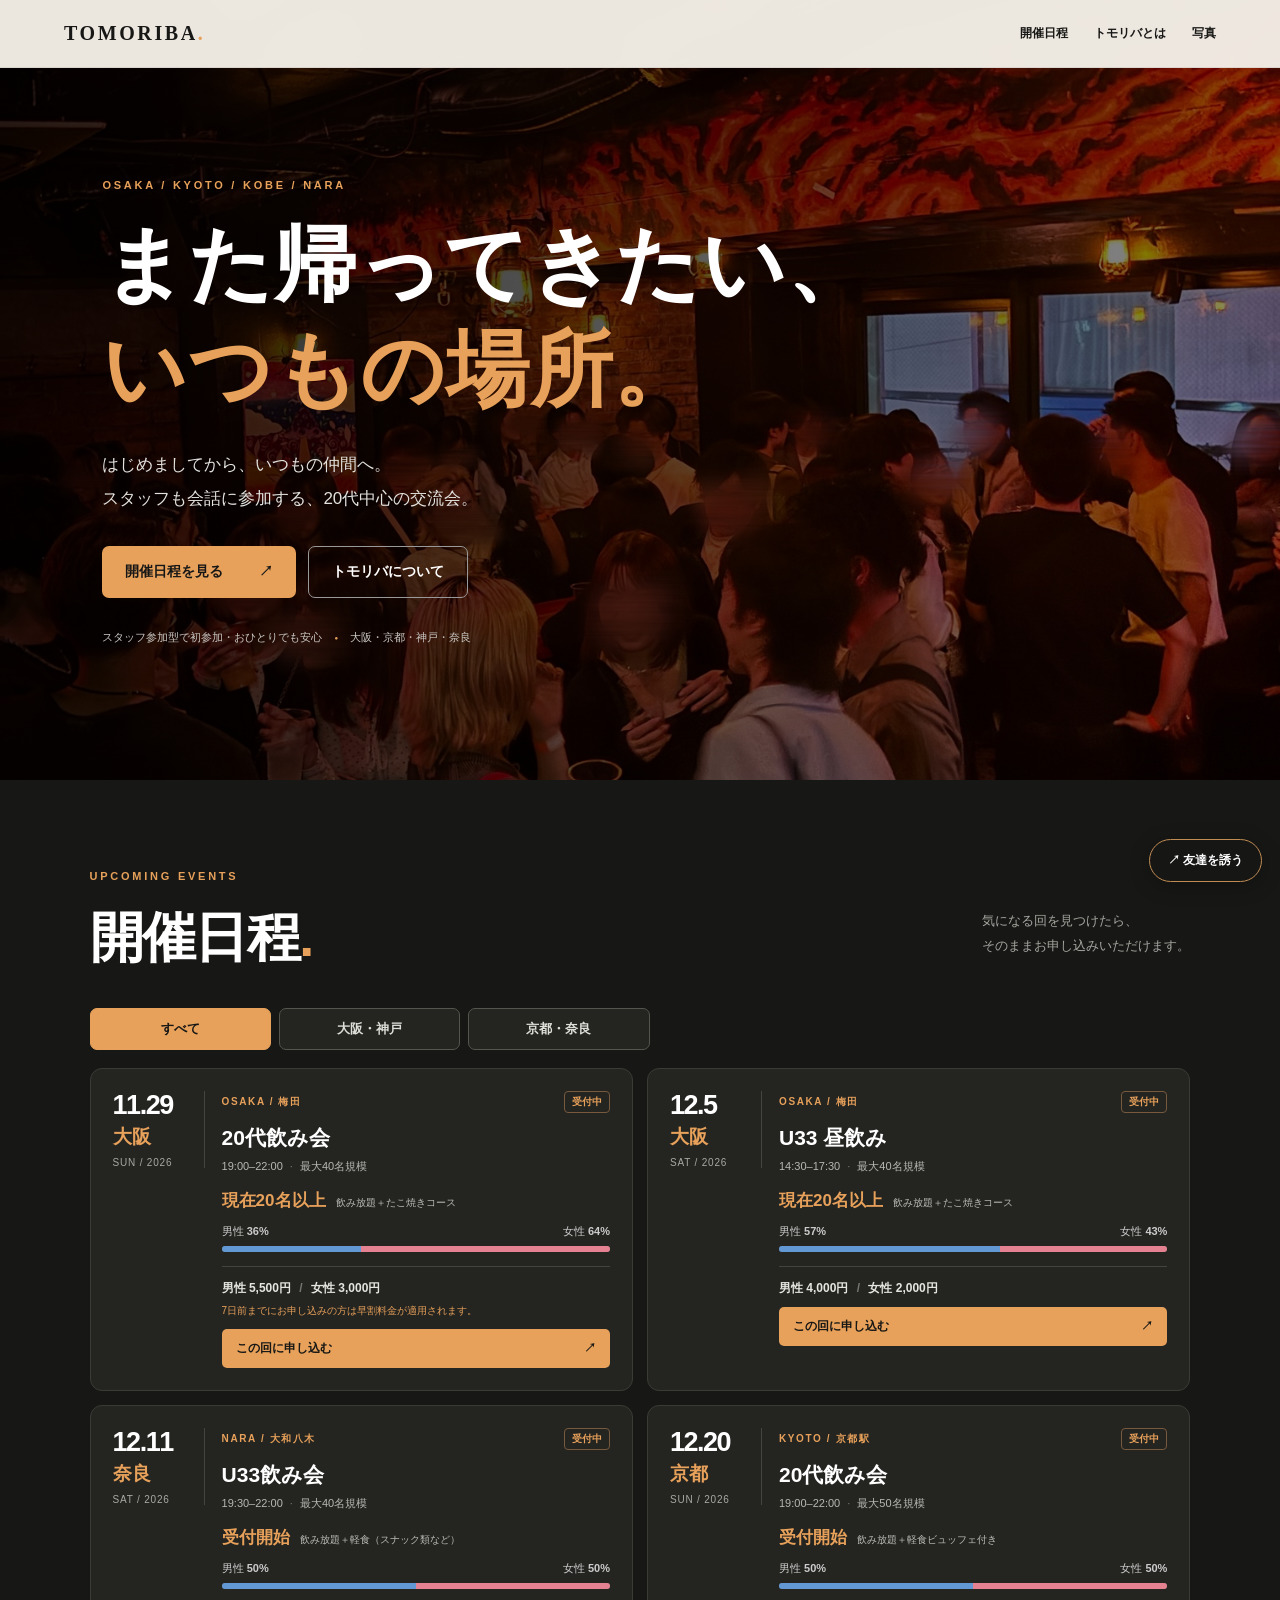
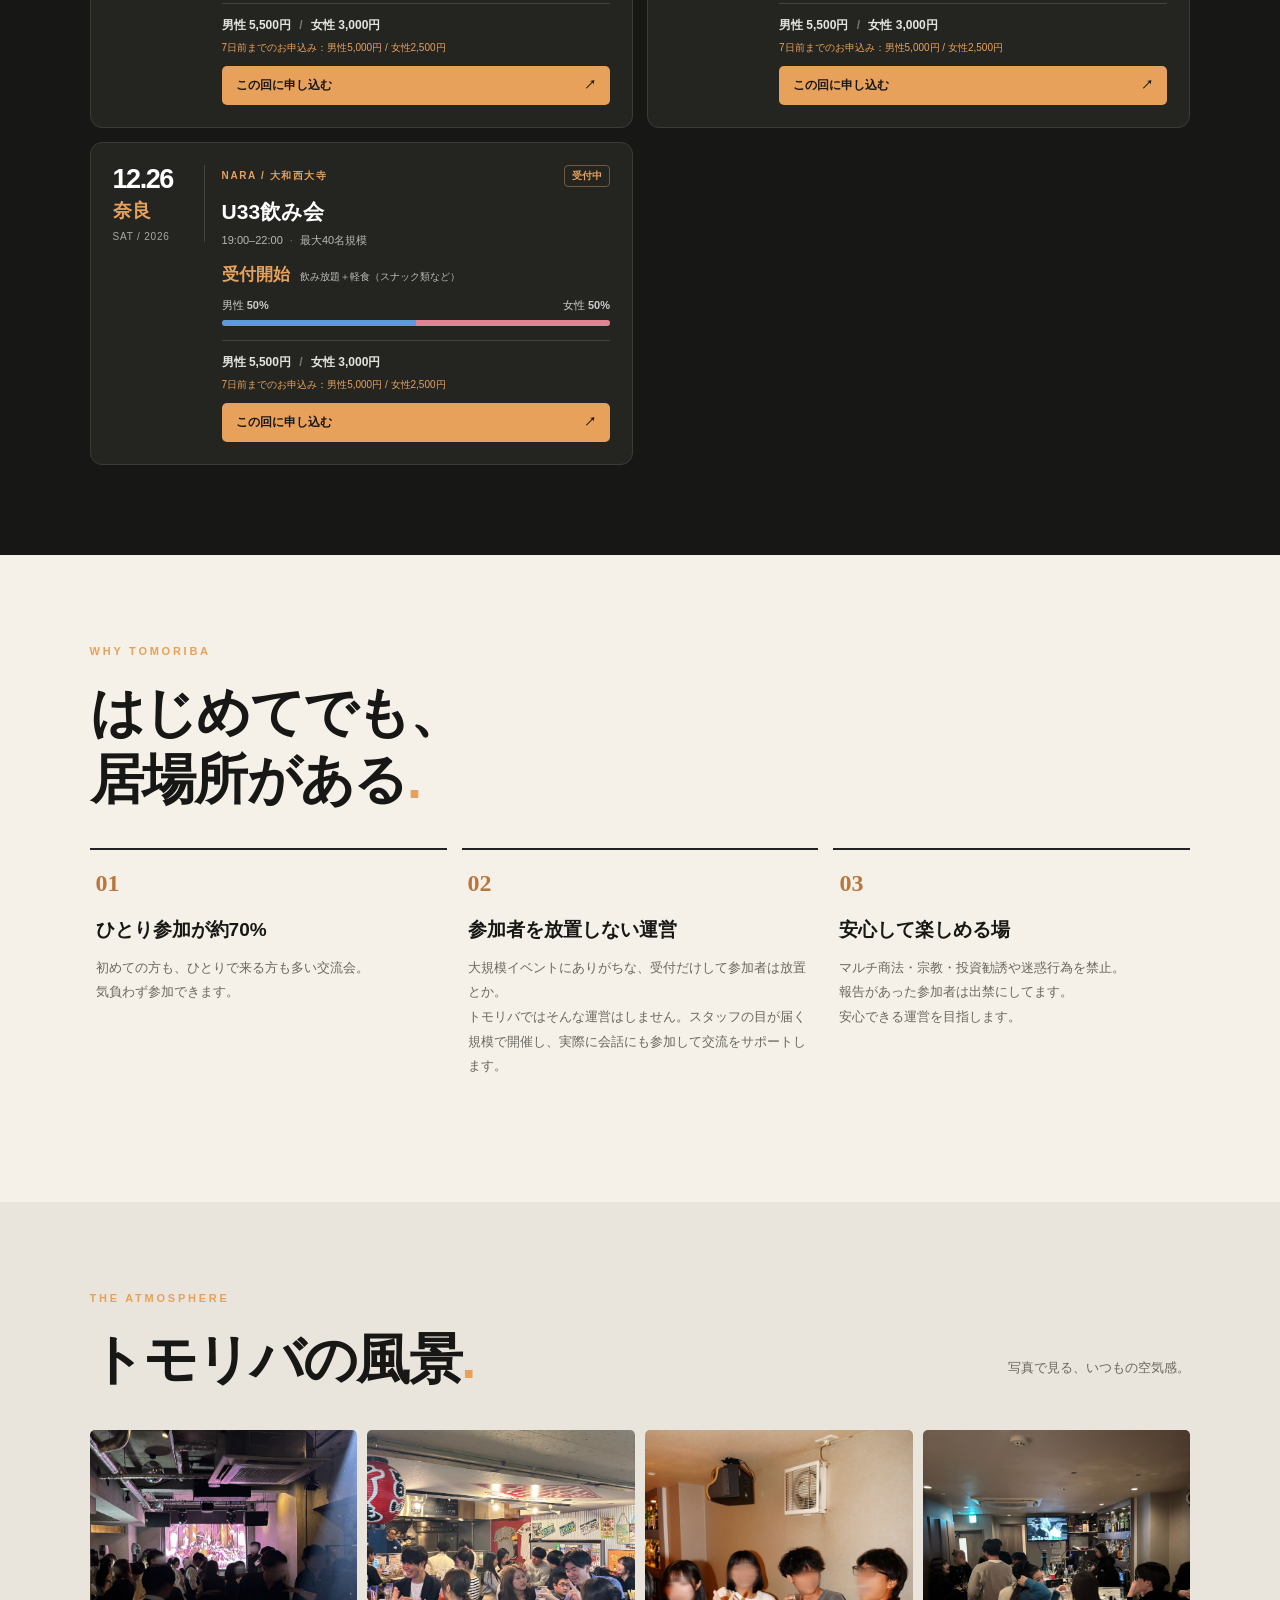
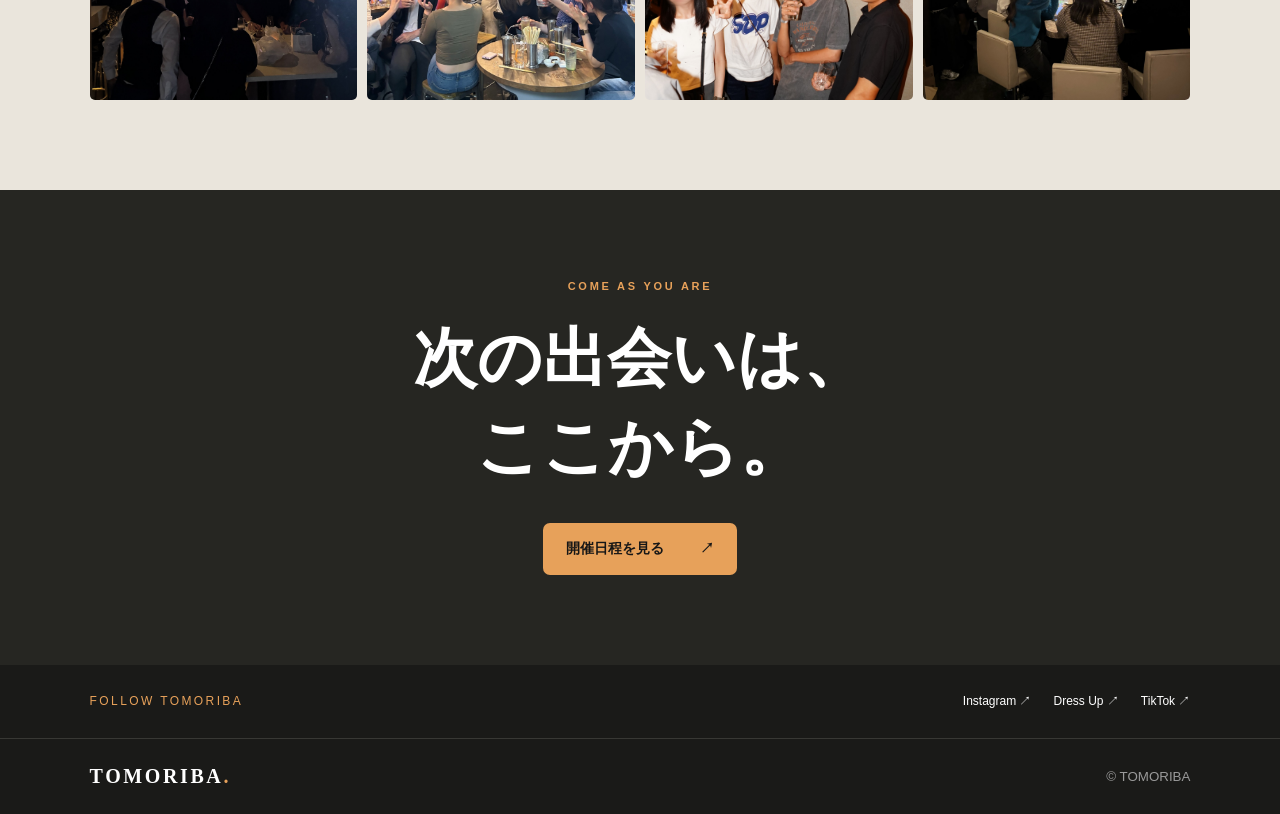
==== index.html @ a9c19c4f "Update index.html" ====
<!doctype html>
<html lang="ja">
<head>
<meta charset="UTF-8"><meta name="viewport" content="width=device-width, initial-scale=1">
<meta name="theme-color" content="#171715">
<meta name="description" content="TOMORIBA｜大阪・京都・神戸・奈良で開催する交流会。ひとり参加・初参加歓迎。スタッフも会話をサポートします。">
<title>TOMORIBA｜関西の友達作り・交流会</title>
<link rel="stylesheet" href="style.css">
<script src="script.js" defer></script>
</head>
<body id="top">
<header class="site-header"><a class="logo" href="#top">TOMORIBA<span class="logo-dot">.</span></a><nav aria-label="メインナビゲーション"><a href="#schedule">開催日程</a><a href="#about">トモリバとは</a><a href="#gallery">写真</a></nav></header>
<main>
<section class="hero" aria-labelledby="hero-title"><div class="hero-image" aria-hidden="true"></div><div class="hero-inner"><p class="kicker">OSAKA / KYOTO / KOBE / NARA</p><h1 id="hero-title">また帰ってきたい、<br><em>いつもの場所。</em></h1><p class="hero-copy">はじめましてから、いつもの仲間へ。<br>スタッフも会話に参加する、20代中心の交流会。</p><div class="hero-actions"><a class="button button-accent" href="#schedule">開催日程を見る <span aria-hidden="true">↗</span></a><a class="button button-outline" href="#about">トモリバについて</a></div><p class="hero-foot">スタッフ参加型で初参加・おひとりでも安心 <span>●</span> 大阪・京都・神戸・奈良</p></div></section>
<section id="schedule" class="section schedule"><div class="section-title"><div><p class="kicker">UPCOMING EVENTS</p><h2>開催日程<span class="title-dot">.</span></h2></div><p>気になる回を見つけたら、<br>そのままお申し込みいただけます。</p></div>



<!-- =======================================================
     👇👇👇 開催日程の編集エリア：ここから 👇👇👇
     イベントを増やす：各「👇このイベントここから」〜「👆ここまで」を丸ごとコピー
     イベントを消す：同じ範囲を丸ごと削除
     現在○名以上・ステータス・男女比はすべて手動で編集できます。
     男女比：data-male / data-female に実際の男女の人数を入力。
     申込リンク：href="..." のURLをイベントごとに変更。
     画像やその他のセクションは触る必要はありません。
======================================================= -->

<!--========================================
【受付ステータス一覧】
変更するときは以下からコピペする

受付中
男性残りわずか・女性受付中
男性受付中・女性残りわずか
男性受付終了・女性受付中
男性受付中・女性受付終了
満員御礼 | 受付終了

申し込み状況
受付開始
現在〇名以上
========================================-->

<!--========================================
【早割の表示文言】

早割期間中：
7日前までのお申し込み：男性5,000円 / 女性2,500円

早割終了後：
7日前までにお申し込みの方は早割料金が適用されます。
========================================-->


<!-- 地域切り替え：都市名（date-city）から自動判別 -->
<div class="region-filter" role="group" aria-label="開催地域で絞り込む" hidden>
  <button type="button" data-region="all" aria-pressed="true">すべて</button>
  <button type="button" data-region="west" aria-pressed="false">大阪・神戸</button>
  <button type="button" data-region="east" aria-pressed="false">京都・奈良</button>
</div>
<p class="region-empty" role="status" hidden>現在、この地域の開催予定はありません。</p>
<div class="event-list">

     
<!-- 👇 このイベントここから：11/29 大阪20代 -->
<article class="event-card"><div class="date-tile"><strong>11.29</strong><span class="date-city">大阪</span><small>SUN / 2026</small></div><div class="event-main"><div class="event-heading"><span class="city">OSAKA / 梅田</span><span class="status">受付中</span></div><h3>20代飲み会</h3><p class="event-meta">19:00–22:00 <span>·</span> 最大40名規模</p><div class="event-numbers"><strong>現在20名以上</strong><span>飲み放題＋たこ焼きコース</span></div>
     <div class="gender-ratio" data-male="10" data-female="18"><div class="ratio-label"><span>男性 <b class="male-percent"></b></span><span>女性 <b class="female-percent"></b></span></div><div class="ratio-bar"><span class="ratio-male"></span><span class="ratio-female"></span></div></div><div class="event-bottom"><p class="price">男性 5,500円 <span>/</span> 女性 3,000円</p><p class="early-note">7日前までにお申し込みの方は早割料金が適用されます。</p><a class="event-link" href="https://gforms.app/r/MeqRTVU" target="_blank" rel="noopener">この回に申し込む <span aria-hidden="true">↗</span></a></div></div></article>
<!-- 👆 このイベントここまで：11/29 大阪20代 -->


<!-- 👇 このイベントここから：12/5 大阪U33 -->
<article class="event-card"><div class="date-tile"><strong>12.5</strong><span class="date-city">大阪</span><small>SAT / 2026</small></div><div class="event-main"><div class="event-heading"><span class="city">OSAKA / 梅田</span><span class="status">受付中</span></div><h3>U33 昼飲み</h3><p class="event-meta">14:30–17:30 <span>·</span> 最大40名規模</p><div class="event-numbers"><strong>現在20名以上</strong><span>飲み放題＋たこ焼きコース</span></div>
     <div class="gender-ratio" data-male="8" data-female="6"><div class="ratio-label"><span>男性 <b class="male-percent"></b></span><span>女性 <b class="female-percent"></b></span></div><div class="ratio-bar"><span class="ratio-male"></span><span class="ratio-female"></span></div></div><div class="event-bottom"><p class="price">男性 4,000円 <span>/</span> 女性 2,000円</p><a class="event-link" href="https://gforms.app/r/co4SKzb" target="_blank" rel="noopener">この回に申し込む <span aria-hidden="true">↗</span></a></div></div></article>
<!-- 👆 このイベントここまで：12/5 大阪U33 -->

<!-- 👇 このイベントここから：12/11 奈良U33 -->
<article class="event-card"><div class="date-tile"><strong>12.11</strong><span class="date-city">奈良</span><small>SAT / 2026</small></div><div class="event-main"><div class="event-heading"><span class="city">NARA / 大和八木</span><span class="status">受付中</span></div><h3>U33飲み会</h3><p class="event-meta">19:30–22:00 <span>·</span> 最大40名規模</p><div class="event-numbers"><strong>受付開始</strong><span>飲み放題＋軽食（スナック類など）</span></div>
     <div class="gender-ratio" data-male="8" data-female="8"><div class="ratio-label"><span>男性 <b class="male-percent"></b></span><span>女性 <b class="female-percent"></b></span></div><div class="ratio-bar"><span class="ratio-male"></span><span class="ratio-female"></span></div></div><div class="event-bottom"><p class="price">男性 5,500円 <span>/</span> 女性 3,000円</p><p class="early-note">7日前までのお申込み：男性5,000円 / 女性2,500円</p><a class="event-link" href="https://gforms.app/r/7LMYLZQ" target="_blank" rel="noopener">この回に申し込む <span aria-hidden="true">↗</span></a></div></div></article>
<!-- 👆 このイベントここまで：12/11 奈良U33 -->

<!-- 👇 このイベントここから：12/20 京都20代 -->
<article class="event-card"><div class="date-tile"><strong>12.20</strong><span class="date-city">京都</span><small>SUN / 2026</small></div><div class="event-main"><div class="event-heading"><span class="city">KYOTO / 京都駅</span><span class="status">受付中</span></div><h3>20代飲み会</h3><p class="event-meta">19:00–22:00 <span>·</span> 最大50名規模</p><div class="event-numbers"><strong>受付開始</strong><span>飲み放題＋軽食ビュッフェ付き</span></div>
     <div class="gender-ratio" data-male="4" data-female="4"><div class="ratio-label"><span>男性 <b class="male-percent"></b></span><span>女性 <b class="female-percent"></b></span></div><div class="ratio-bar"><span class="ratio-male"></span><span class="ratio-female"></span></div></div><div class="event-bottom"><p class="price">男性 5,500円 <span>/</span> 女性 3,000円</p><p class="early-note">7日前までのお申込み：男性5,000円 / 女性2,500円</p><a class="event-link" href="https://forms.gle/2hLhScXP93xk8XdW9" target="_blank" rel="noopener">この回に申し込む <span aria-hidden="true">↗</span></a></div></div></article>
<!-- 👆 このイベントここまで：12/20 京都20代 -->

<!-- 👇 このイベントここから：12/26 奈良U33 -->
<article class="event-card"><div class="date-tile"><strong>12.26</strong><span class="date-city">奈良</span><small>SAT / 2026</small></div><div class="event-main"><div class="event-heading"><span class="city">NARA / 大和西大寺</span><span class="status">受付中</span></div><h3>U33飲み会</h3><p class="event-meta">19:00–22:00 <span>·</span> 最大40名規模</p><div class="event-numbers"><strong>受付開始</strong><span>飲み放題＋軽食（スナック類など）</span></div>
     <div class="gender-ratio" data-male="8" data-female="8"><div class="ratio-label"><span>男性 <b class="male-percent"></b></span><span>女性 <b class="female-percent"></b></span></div><div class="ratio-bar"><span class="ratio-male"></span><span class="ratio-female"></span></div></div><div class="event-bottom"><p class="price">男性 5,500円 <span>/</span> 女性 3,000円</p><p class="early-note">7日前までのお申込み：男性5,000円 / 女性2,500円</p><a class="event-link" href="https://gforms.app/r/Rtqrs27" target="_blank" rel="noopener">この回に申し込む <span aria-hidden="true">↗</span></a></div></div></article>
<!-- 👆 このイベントここまで：12/26 奈良U33 -->


</div>
<!-- 開催日程の編集エリア：ここまで-->



</section>
<section id="about" class="section about"><div class="section-title"><div><p class="kicker">WHY TOMORIBA</p><h2>はじめてでも、<br>居場所がある<span class="title-dot">.</span></h2></div></div><div class="value-grid"><article><span class="value-number">01</span><h3>ひとり参加が約70%</h3><p>初めての方も、ひとりで来る方も多い交流会。<br>気負わず参加できます。</p></article><article><span class="value-number">02</span><h3>参加者を放置しない運営</h3><p>大規模イベントにありがちな、受付だけして参加者は放置とか。<br>トモリバではそんな運営はしません。スタッフの目が届く規模で開催し、実際に会話にも参加して交流をサポートします。</p></article><article><span class="value-number">03</span><h3>安心して楽しめる場</h3><p>マルチ商法・宗教・投資勧誘や迷惑行為を禁止。<br>報告があった参加者は出禁にしてます。<br>安心できる運営を目指します。</p></article></div></section>
<section id="gallery" class="section gallery"><div class="section-title"><div><p class="kicker">THE ATMOSPHERE</p><h2>トモリバの風景<span class="title-dot">.</span></h2></div><p>写真で見る、いつもの空気感。</p></div><div class="gallery-grid"><img src="atmosphere1.JPG" alt="交流会で会話する参加者" loading="lazy"><img src="event1.JPG" alt="トモリバ開催風景" loading="lazy"><img src="atmosphere2.JPG" alt="交流会の雰囲気" loading="lazy"><img src="event2.JPG" alt="交流会の様子" loading="lazy"></div></section>
<section class="section closing"><p class="kicker">COME AS YOU ARE</p><h2>次の出会いは、<br>ここから。</h2><a class="button button-accent" href="#schedule">開催日程を見る <span aria-hidden="true">↗</span></a></section>
<section id="sns" class="sns"><span>FOLLOW TOMORIBA</span><div><a href="https://www.instagram.com/tomori_ba" target="_blank" rel="noopener">Instagram ↗</a><a href="https://www.instagram.com/tomoriba_dressup" target="_blank" rel="noopener">Dress Up ↗</a><a href="https://www.tiktok.com/@tomori_ba" target="_blank" rel="noopener">TikTok ↗</a></div></section>
</main><footer><a class="logo" href="#top">TOMORIBA<span class="logo-dot">.</span></a><small>© TOMORIBA</small></footer>
<div class="invite-share"><div class="invite-menu" id="inviteMenu" aria-hidden="true"><button type="button" id="lineShare">LINEで送る</button><button type="button" id="copyLink">リンクをコピー</button></div><button type="button" class="invite-button" id="inviteButton" aria-expanded="false" aria-controls="inviteMenu">↗ 友達を誘う</button><p class="copy-message" id="copyMessage" role="status" aria-live="polite">リンクをコピーしました</p></div>
</body></html>
---- style.css ----
:root{--ink:#171715;--ink2:#242421;--cream:#f5f1e9;--accent:#e7a15a;--white:#fff;--muted:#a9a9a3}*{box-sizing:border-box}html{scroll-behavior:smooth;scroll-padding-top:76px}body{margin:0;background:var(--cream);color:var(--ink);font-family:-apple-system,BlinkMacSystemFont,"Hiragino Kaku Gothic ProN","Noto Sans JP",sans-serif;-webkit-font-smoothing:antialiased}a{text-decoration:none;color:inherit}button{font:inherit;cursor:pointer}img{display:block;max-width:100%}.site-header{height:68px;padding:0 clamp(20px,5vw,80px);position:fixed;top:0;left:0;width:100%;display:flex;align-items:center;justify-content:space-between;z-index:100;background:rgba(245,241,233,.96);border-bottom:1px solid rgba(0,0,0,.08);backdrop-filter:blur(14px)}.logo{font:700 20px Georgia,serif;letter-spacing:.13em}.logo-dot,.title-dot{color:var(--accent)}.site-header nav{display:flex;gap:26px;font-size:12px;font-weight:700}.hero{min-height:620px;min-height:min(780px,90svh);position:relative;display:flex;align-items:center;padding:125px clamp(22px,8vw,140px) 70px;color:white;background:#141414;isolation:isolate}.hero-image{position:absolute;inset:0;z-index:-1;background:linear-gradient(90deg,rgba(0,0,0,.86),rgba(0,0,0,.45)),url('hero.JPG') center/cover;pointer-events:none}.hero-inner{max-width:850px;position:relative;z-index:1}.kicker{font-size:11px;font-weight:800;letter-spacing:.25em;color:var(--accent);margin:0 0 22px}.hero h1{font-size:clamp(38px,6.5vw,86px);line-height:1.26;letter-spacing:.01em;margin:0 0 25px;font-weight:800}.hero h1 em{font-style:normal;color:var(--accent)}.hero-copy{font-size:clamp(13px,1.6vw,17px);line-height:2;color:#e2e2df}.hero-actions{display:flex;gap:12px;flex-wrap:wrap;margin:30px 0}.button{display:inline-flex;align-items:center;justify-content:space-between;gap:36px;min-height:52px;padding:14px 23px;border-radius:7px;font-size:14px;font-weight:800;position:relative;z-index:2;transition:transform .2s}.button:hover,.event-link:hover{transform:translateY(-2px)}.button-accent{background:var(--accent);color:#161616}.button-outline{border:1px solid #999;color:#fff}.hero-foot{font-size:11px;color:#c9c8c4;margin-top:32px}.hero-foot span{font-size:6px;vertical-align:middle;margin:0 9px;color:var(--accent)}.section{padding:90px clamp(20px,7vw,110px)}.schedule{background:var(--ink);color:white;scroll-margin-top:68px}.section-title{display:flex;justify-content:space-between;align-items:end;gap:30px;margin-bottom:36px}.section-title h2{font-size:clamp(30px,4.5vw,54px);line-height:1.25;letter-spacing:-.03em;margin:0}.section-title>p{color:#a5a5a0;font-size:13px;line-height:1.9}.event-list{display:grid;grid-template-columns:repeat(2,minmax(0,1fr));gap:14px}.event-card{display:grid;grid-template-columns:92px minmax(0,1fr);gap:17px;background:var(--ink2);border:1px solid #3b3b36;border-radius:12px;padding:22px}.date-tile{border-right:1px solid #454540;padding-right:12px;align-self:start}.date-tile strong{display:block;font-size:27px;letter-spacing:-.055em;line-height:1.1}.date-city{display:block;color:var(--accent);font-size:19px;font-weight:800;line-height:1.3;margin-top:5px;white-space:nowrap}.date-tile small{display:block;color:var(--muted);font-size:10px;margin-top:7px;letter-spacing:.08em}.event-main{min-width:0}.event-heading{display:flex;align-items:center;justify-content:space-between;gap:8px}.city{font-size:10px;letter-spacing:.16em;color:var(--accent);font-weight:800}.status{font-size:10px;font-weight:700;color:var(--accent);border:1px solid #77593d;border-radius:4px;padding:3px 7px;white-space:nowrap}.event-card h3{font-size:clamp(17px,1.8vw,21px);margin:10px 0 5px;line-height:1.45}.event-meta{font-size:11px;color:#b8b8b3;margin:0 0 13px;line-height:1.6}.event-meta span{margin:0 4px;color:#777}.event-numbers{display:flex;align-items:baseline;gap:10px;flex-wrap:wrap;margin-bottom:12px}.event-numbers strong{font-size:17px;color:var(--accent)}.event-numbers>span{font-size:10px;color:#bcbcb7}.gender-ratio{margin:12px 0}.ratio-label{display:flex;justify-content:space-between;font-size:11px;color:#ccc;margin-bottom:7px}.ratio-label b{font-weight:600}.ratio-bar{display:flex;overflow:hidden;height:6px;border-radius:8px;background:#555}.ratio-male{background:#6298d3}.ratio-female{background:#e48291}.event-bottom{border-top:1px solid #44443e;padding-top:13px;margin-top:14px}.price{font-size:12px;font-weight:700;color:#e5e5e0;margin:0 0 10px}.price span{color:#777;margin:0 5px}.early-note{font-size:10px;color:var(--accent);margin:-4px 0 10px;line-height:1.6}.event-link{display:flex;align-items:center;justify-content:space-between;background:var(--accent);color:#171715;border-radius:5px;padding:11px 14px;font-size:12px;font-weight:800;transition:transform .2s}.about{background:var(--cream)}.about .section-title{margin-bottom:34px}.value-grid{display:grid;grid-template-columns:repeat(3,1fr);gap:15px}.value-grid article{border-top:2px solid #222;padding:20px 6px}.value-number{color:#b7773f;font:700 24px Georgia,serif}.value-grid h3{font-size:19px;margin:20px 0 10px}.value-grid p{font-size:13px;color:#696760;line-height:1.9}.gallery{background:#eae5dc}.gallery .section-title>p{color:#696760}.gallery-grid{display:grid;grid-template-columns:repeat(4,1fr);gap:10px}.gallery-grid img{width:100%;height:270px;object-fit:cover;border-radius:5px}.closing{background:#262622;color:#fff;text-align:center}.closing h2{font-size:clamp(35px,5vw,64px);line-height:1.4;margin:0 0 30px}.closing .button{justify-content:center}.sns{background:#1a1a18;color:white;display:flex;justify-content:space-between;align-items:center;gap:20px;padding:28px clamp(20px,7vw,110px);font-size:12px}.sns>span{letter-spacing:.2em;color:var(--accent)}.sns>div{display:flex;gap:22px;flex-wrap:wrap}footer{background:#1a1a18;color:white;border-top:1px solid #383834;padding:26px clamp(20px,7vw,110px);display:flex;justify-content:space-between;align-items:center}footer small{color:#999}.invite-share{position:fixed;z-index:150;right:18px;bottom:18px;display:flex;align-items:flex-end;flex-direction:column;gap:7px}.invite-button,.invite-menu button{background:#161615;color:#fff;border:1px solid #c18c53;border-radius:30px;padding:12px 18px;font-size:12px;font-weight:700;box-shadow:0 4px 20px #0004}.invite-menu{display:none;flex-direction:column;gap:6px}.invite-menu.is-open{display:flex}.copy-message{display:none;background:var(--accent);padding:7px 10px;font-size:11px;border-radius:5px}.copy-message.is-visible{display:block}@media(max-width:980px){.event-list{grid-template-columns:1fr}.event-card{grid-template-columns:90px minmax(0,1fr)}.gallery-grid{grid-template-columns:repeat(2,1fr)}}@media(max-width:600px){.site-header{height:58px;padding:0 18px}.logo{font-size:17px}.site-header nav{gap:12px;font-size:10px}.site-header nav a:nth-child(3){display:none}.hero{min-height:530px;min-height:78svh;padding:108px 23px 46px}.hero h1{font-size:clamp(32px,9vw,45px)}.hero-copy{font-size:12px}.hero-actions{gap:10px}.button{font-size:12px;min-height:48px;padding:11px 15px;gap:12px}.hero-foot{font-size:10px}.section{padding:57px 18px}.section-title{align-items:start;gap:8px;margin-bottom:24px}.section-title>p{display:none}.section-title h2{font-size:32px}.event-list{gap:10px}.event-card{grid-template-columns:65px minmax(0,1fr);padding:14px 12px;gap:11px;border-radius:9px}.date-tile{padding-right:8px}.date-tile strong{font-size:20px}.date-city{font-size:17px;margin-top:4px}.date-tile small{font-size:8px}.event-card h3{font-size:17px;margin:7px 0 4px}.event-meta{font-size:10px;margin-bottom:8px}.event-numbers{margin-bottom:8px;gap:5px}.event-numbers strong{font-size:15px}.event-numbers>span{font-size:9px}.gender-ratio{margin:8px 0}.event-bottom{padding-top:10px;margin-top:9px}.event-link{padding:10px;font-size:11px}.value-grid{grid-template-columns:1fr;gap:2px}.value-grid article{padding:13px 0}.value-grid h3{margin:8px 0}.gallery-grid{gap:7px}.gallery-grid img{height:175px}.sns{display:block}.sns>div{margin-top:14px;gap:14px;font-size:11px}.invite-share{right:12px;bottom:12px}.invite-button{padding:10px 14px;font-size:11px}}@media(prefers-reduced-motion:reduce){html{scroll-behavior:auto}*{transition:none!important}}

/* 開催地域の切り替え */
.region-filter{display:grid;grid-template-columns:repeat(3,minmax(0,1fr));gap:8px;max-width:560px;margin:0 0 18px}
.region-filter button{min-height:42px;padding:10px 4px;border:1px solid #55554e;border-radius:7px;background:var(--ink2);color:#deded9;font-size:13px;font-weight:700;white-space:nowrap}
.region-filter button[aria-pressed="true"]{background:var(--accent);border-color:var(--accent);color:var(--ink)}
.region-filter button:focus-visible{outline:2px solid var(--accent);outline-offset:3px}
.region-empty{color:var(--muted);font-size:13px;padding:16px 0}
.region-filter[hidden],.region-empty[hidden],.event-card[hidden]{display:none!important}
@media(max-width:600px){.region-filter{gap:6px;margin-bottom:14px}.region-filter button{font-size:12px;min-height:40px}}
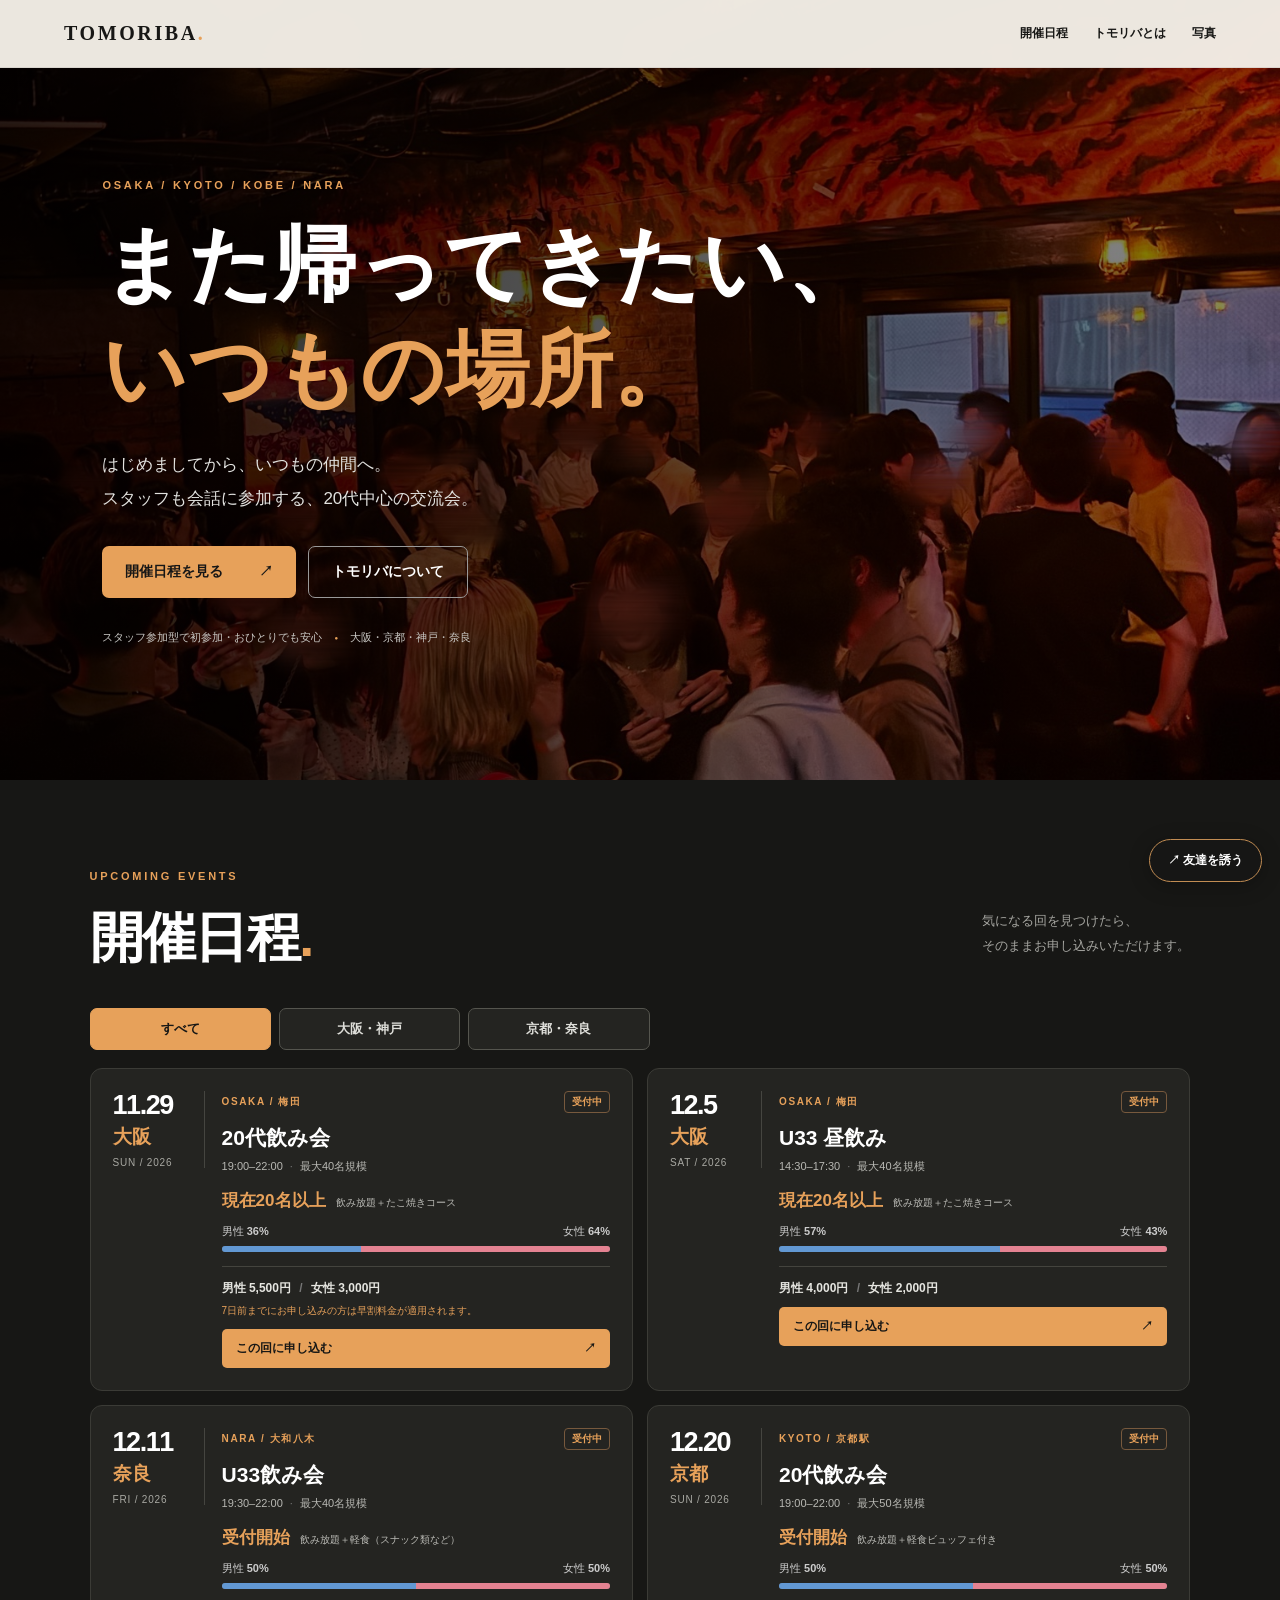
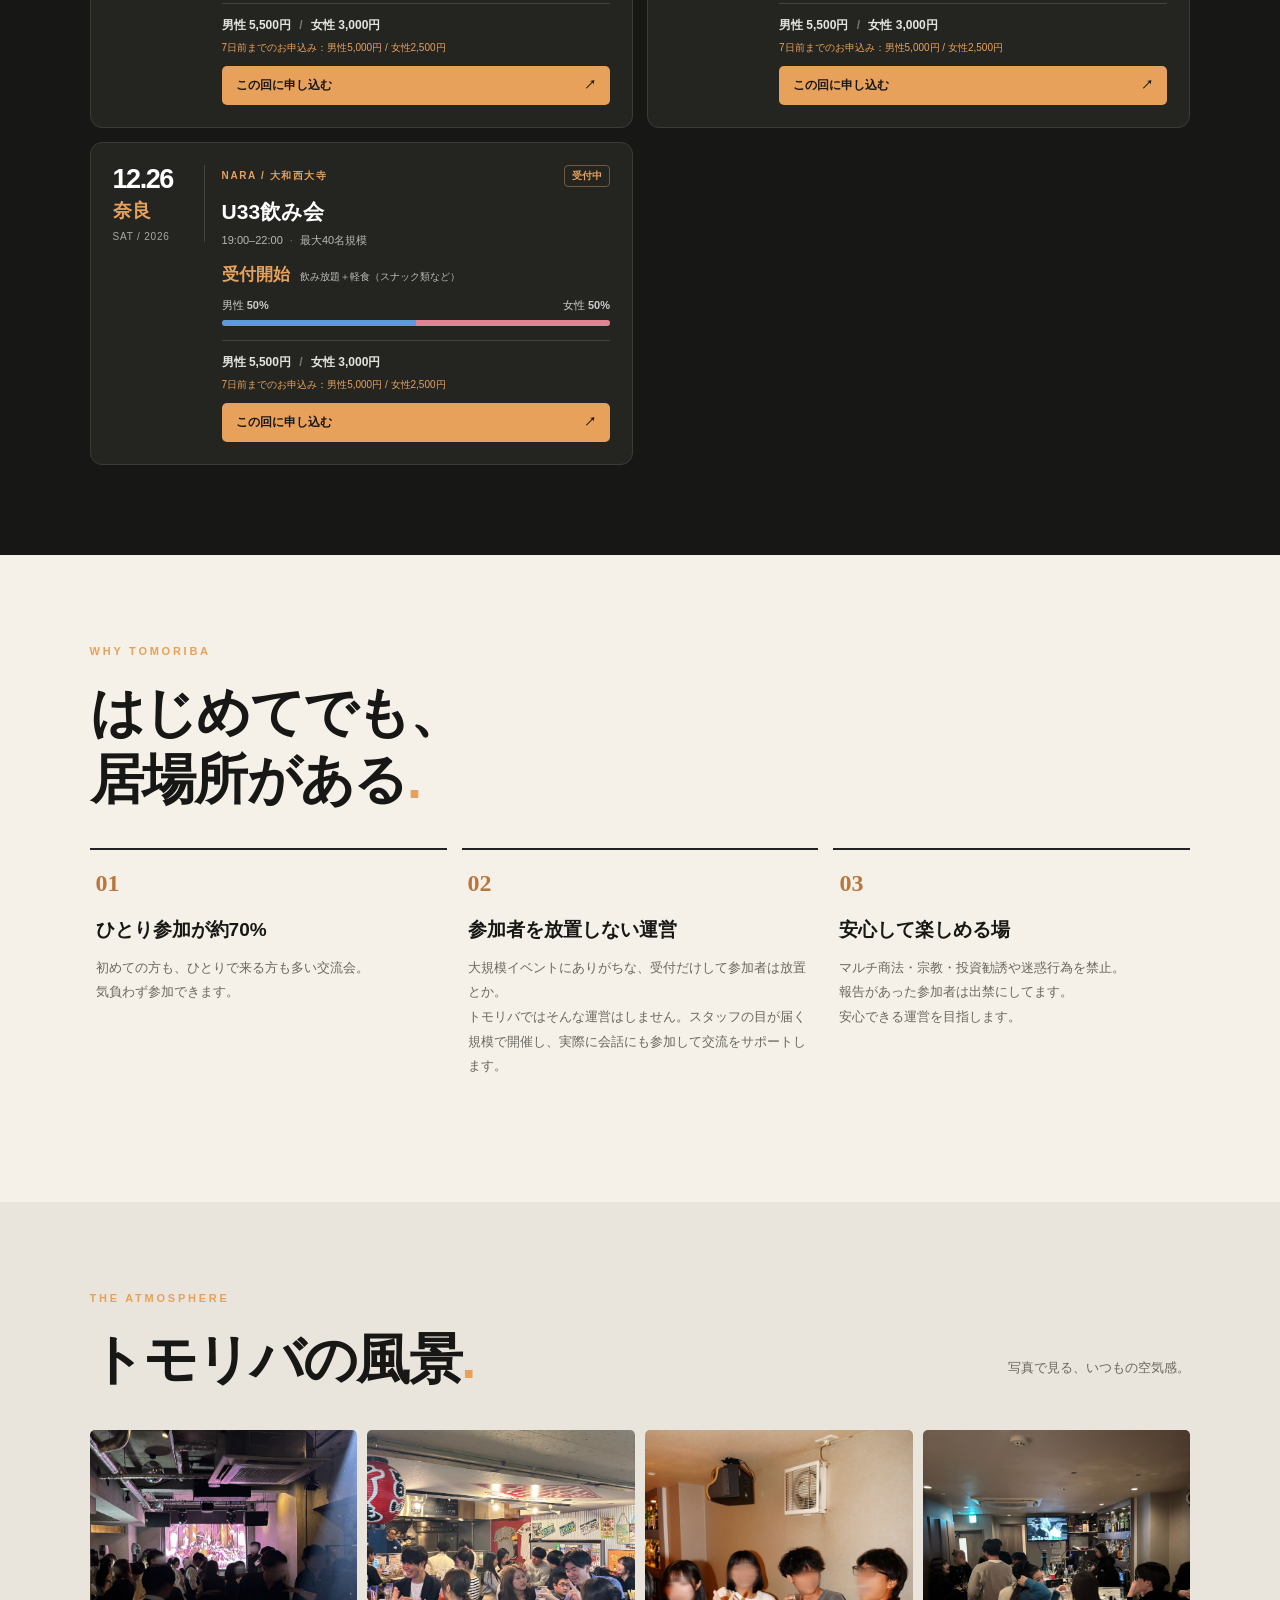
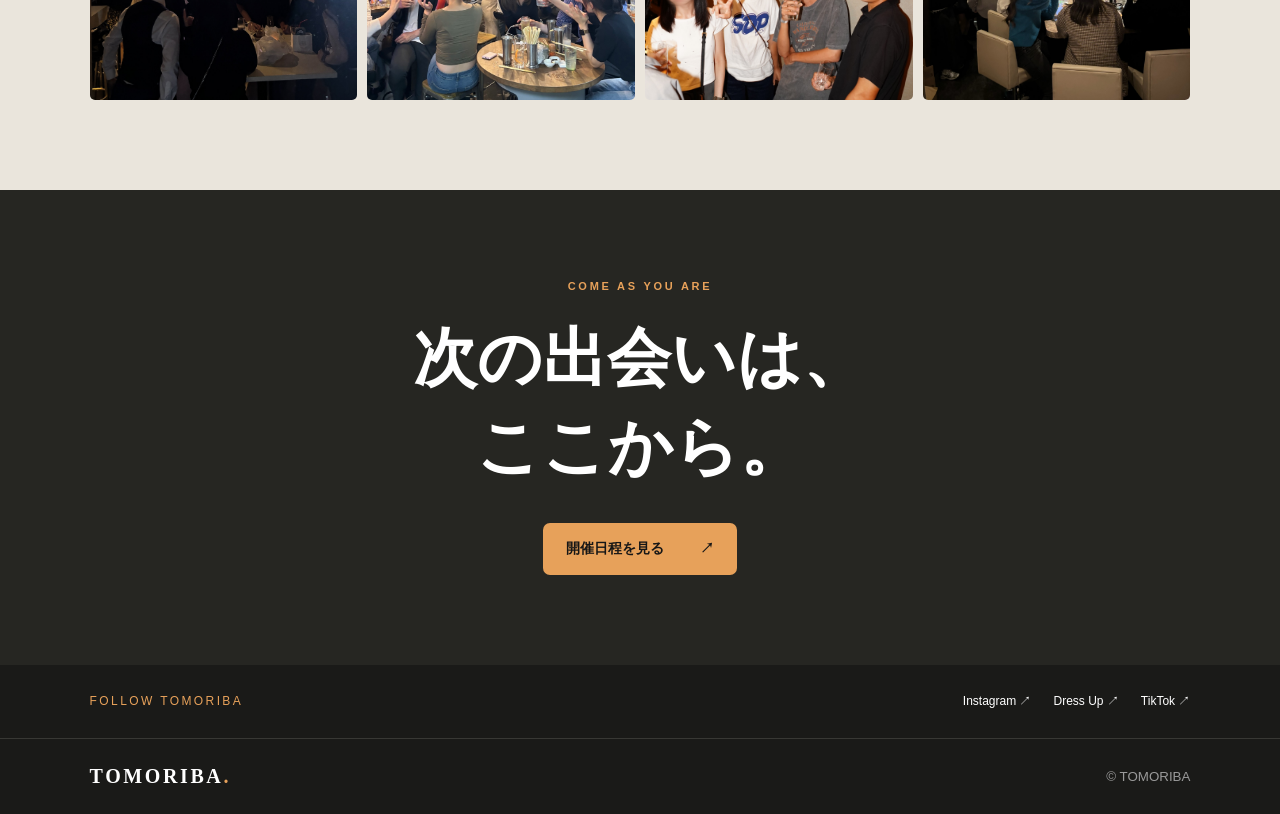
==== commit 5b26c007: "Update index.html" ====
--- a/index.html
+++ b/index.html
@@ -75,7 +75,7 @@
 <!-- 👆 このイベントここまで：12/5 大阪U33 -->
 
 <!-- 👇 このイベントここから：12/11 奈良U33 -->
-<article class="event-card"><div class="date-tile"><strong>12.11</strong><span class="date-city">奈良</span><small>SAT / 2026</small></div><div class="event-main"><div class="event-heading"><span class="city">NARA / 大和八木</span><span class="status">受付中</span></div><h3>U33飲み会</h3><p class="event-meta">19:30–22:00 <span>·</span> 最大40名規模</p><div class="event-numbers"><strong>受付開始</strong><span>飲み放題＋軽食（スナック類など）</span></div>
+<article class="event-card"><div class="date-tile"><strong>12.11</strong><span class="date-city">奈良</span><small>FRI / 2026</small></div><div class="event-main"><div class="event-heading"><span class="city">NARA / 大和八木</span><span class="status">受付中</span></div><h3>U33飲み会</h3><p class="event-meta">19:30–22:00 <span>·</span> 最大40名規模</p><div class="event-numbers"><strong>受付開始</strong><span>飲み放題＋軽食（スナック類など）</span></div>
      <div class="gender-ratio" data-male="8" data-female="8"><div class="ratio-label"><span>男性 <b class="male-percent"></b></span><span>女性 <b class="female-percent"></b></span></div><div class="ratio-bar"><span class="ratio-male"></span><span class="ratio-female"></span></div></div><div class="event-bottom"><p class="price">男性 5,500円 <span>/</span> 女性 3,000円</p><p class="early-note">7日前までのお申込み：男性5,000円 / 女性2,500円</p><a class="event-link" href="https://gforms.app/r/7LMYLZQ" target="_blank" rel="noopener">この回に申し込む <span aria-hidden="true">↗</span></a></div></div></article>
 <!-- 👆 このイベントここまで：12/11 奈良U33 -->
 
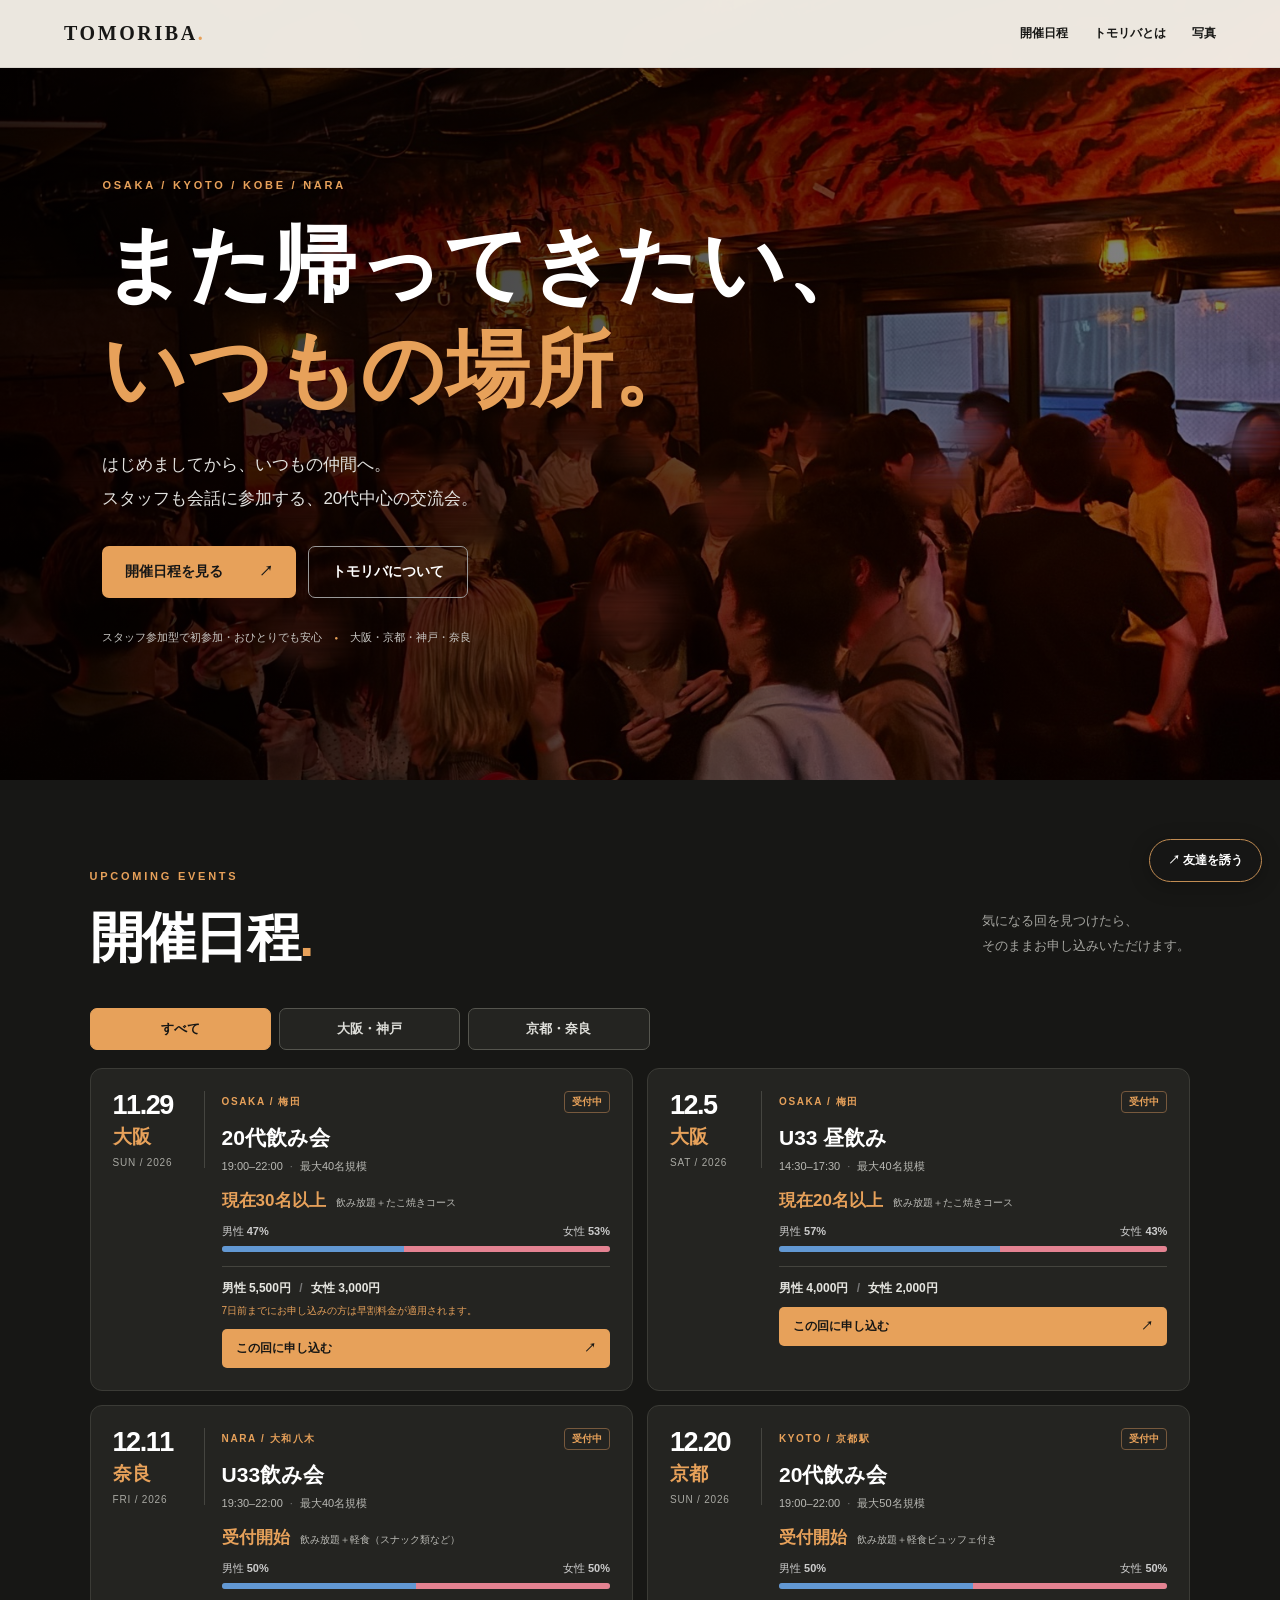
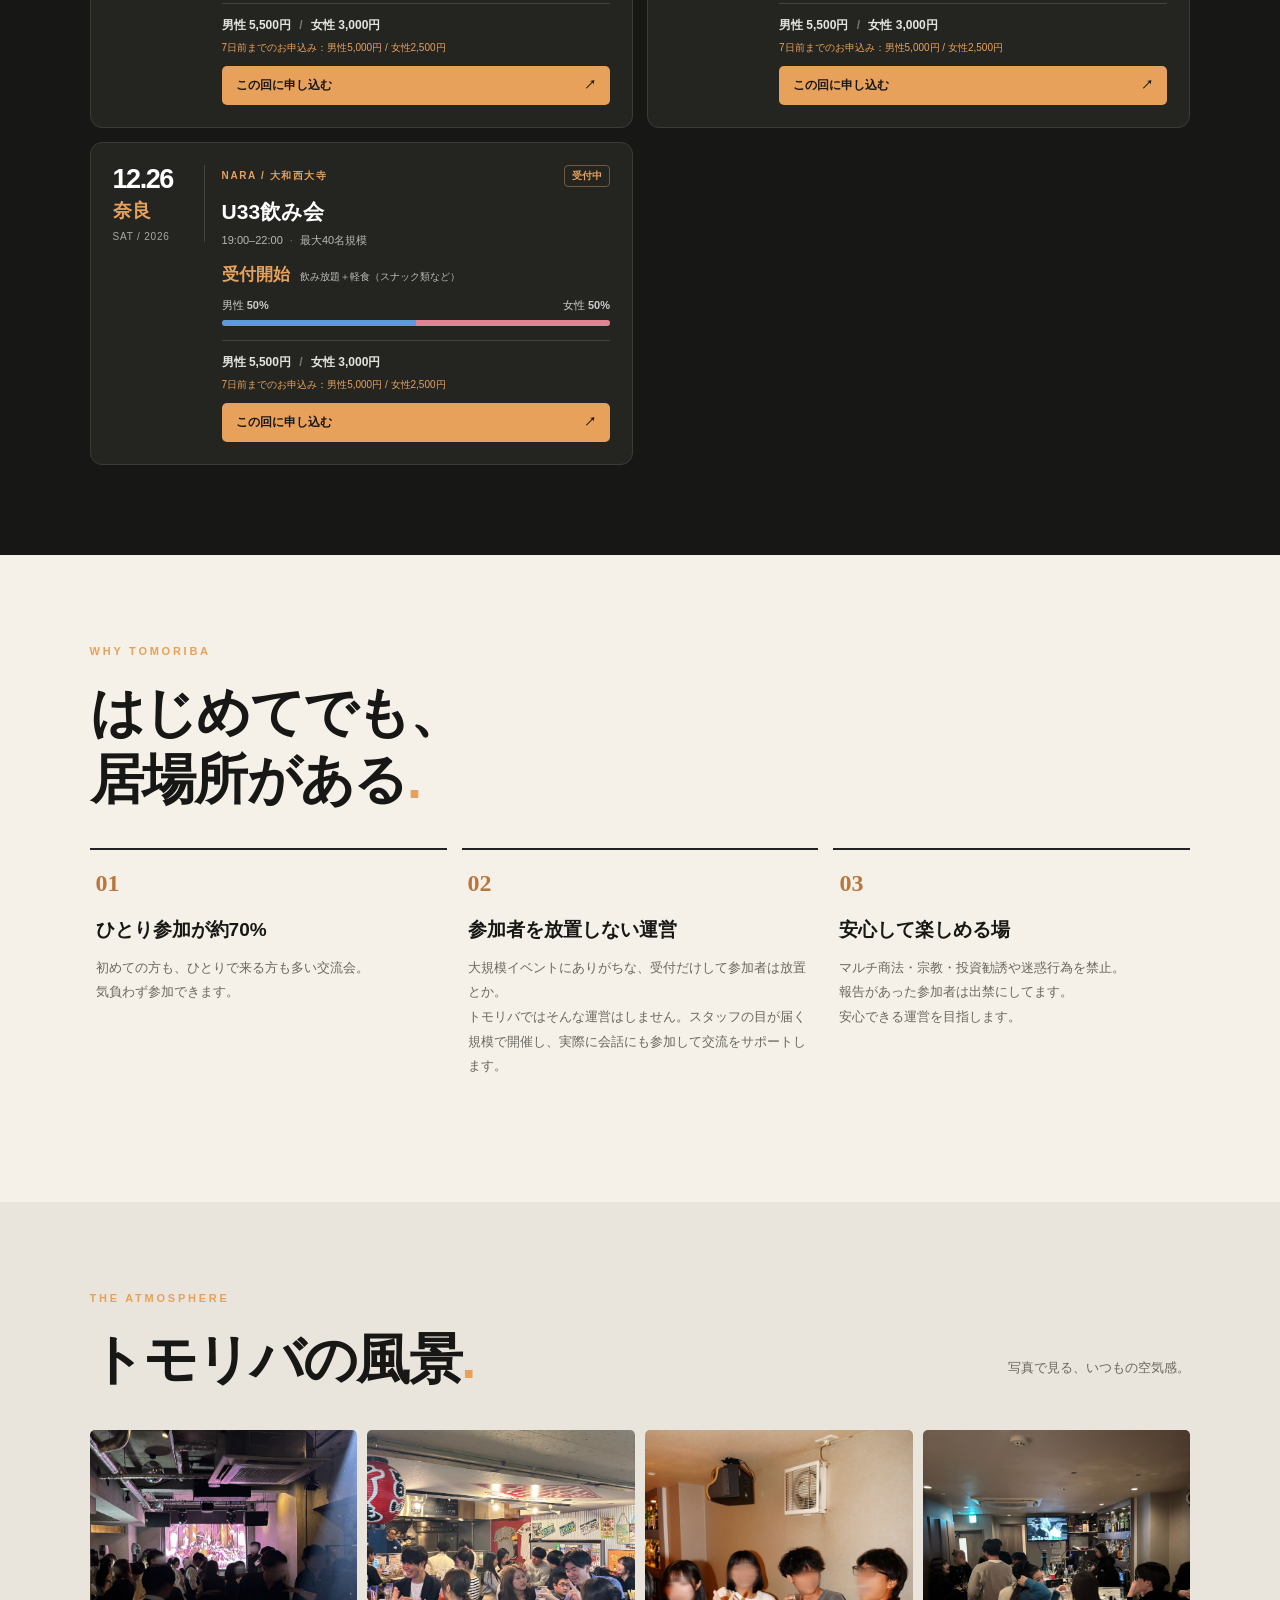
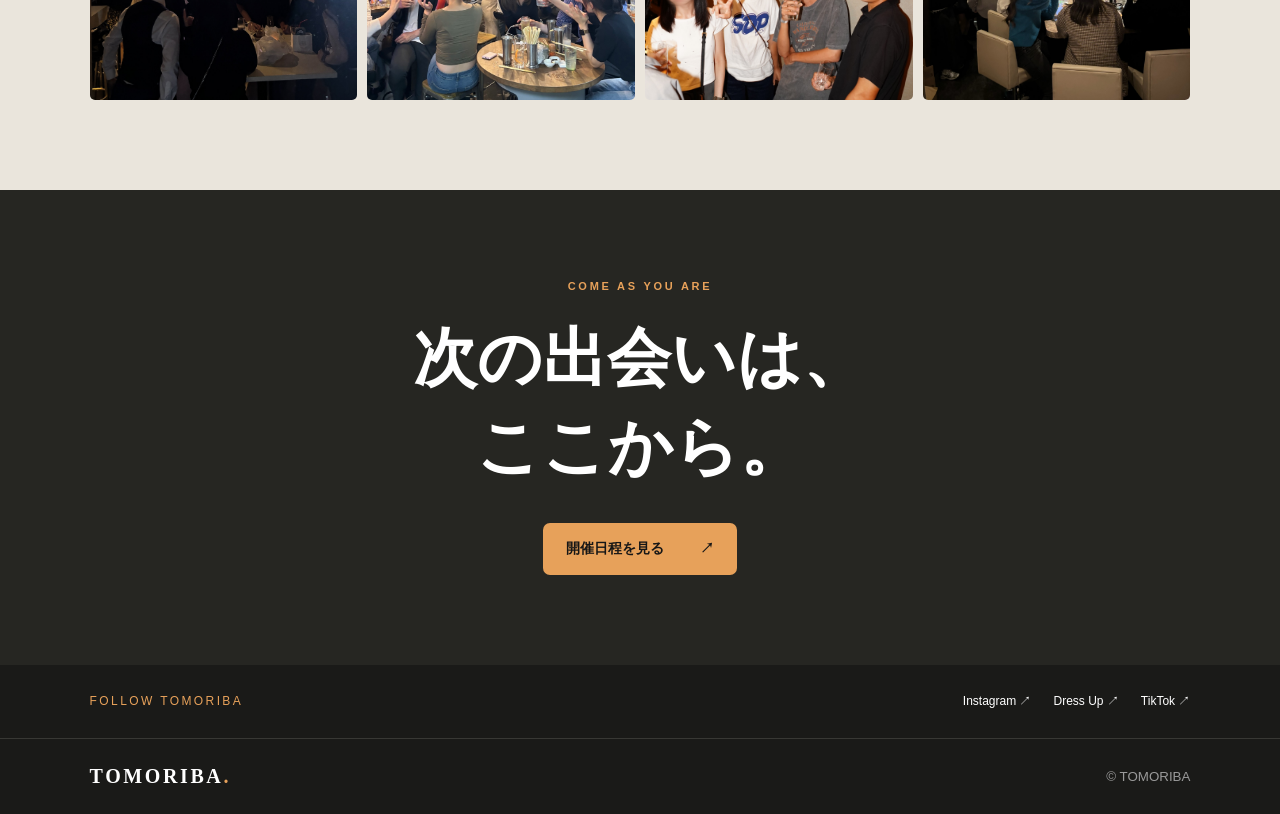
==== commit e75fc96e: "Update index.html" ====
--- a/index.html
+++ b/index.html
@@ -64,8 +64,8 @@
 
      
 <!-- 👇 このイベントここから：11/29 大阪20代 -->
-<article class="event-card"><div class="date-tile"><strong>11.29</strong><span class="date-city">大阪</span><small>SUN / 2026</small></div><div class="event-main"><div class="event-heading"><span class="city">OSAKA / 梅田</span><span class="status">受付中</span></div><h3>20代飲み会</h3><p class="event-meta">19:00–22:00 <span>·</span> 最大40名規模</p><div class="event-numbers"><strong>現在20名以上</strong><span>飲み放題＋たこ焼きコース</span></div>
-     <div class="gender-ratio" data-male="10" data-female="18"><div class="ratio-label"><span>男性 <b class="male-percent"></b></span><span>女性 <b class="female-percent"></b></span></div><div class="ratio-bar"><span class="ratio-male"></span><span class="ratio-female"></span></div></div><div class="event-bottom"><p class="price">男性 5,500円 <span>/</span> 女性 3,000円</p><p class="early-note">7日前までにお申し込みの方は早割料金が適用されます。</p><a class="event-link" href="https://gforms.app/r/MeqRTVU" target="_blank" rel="noopener">この回に申し込む <span aria-hidden="true">↗</span></a></div></div></article>
+<article class="event-card"><div class="date-tile"><strong>11.29</strong><span class="date-city">大阪</span><small>SUN / 2026</small></div><div class="event-main"><div class="event-heading"><span class="city">OSAKA / 梅田</span><span class="status">受付中</span></div><h3>20代飲み会</h3><p class="event-meta">19:00–22:00 <span>·</span> 最大40名規模</p><div class="event-numbers"><strong>現在30名以上</strong><span>飲み放題＋たこ焼きコース</span></div>
+     <div class="gender-ratio" data-male="16" data-female="18"><div class="ratio-label"><span>男性 <b class="male-percent"></b></span><span>女性 <b class="female-percent"></b></span></div><div class="ratio-bar"><span class="ratio-male"></span><span class="ratio-female"></span></div></div><div class="event-bottom"><p class="price">男性 5,500円 <span>/</span> 女性 3,000円</p><p class="early-note">7日前までにお申し込みの方は早割料金が適用されます。</p><a class="event-link" href="https://gforms.app/r/MeqRTVU" target="_blank" rel="noopener">この回に申し込む <span aria-hidden="true">↗</span></a></div></div></article>
 <!-- 👆 このイベントここまで：11/29 大阪20代 -->
 
 
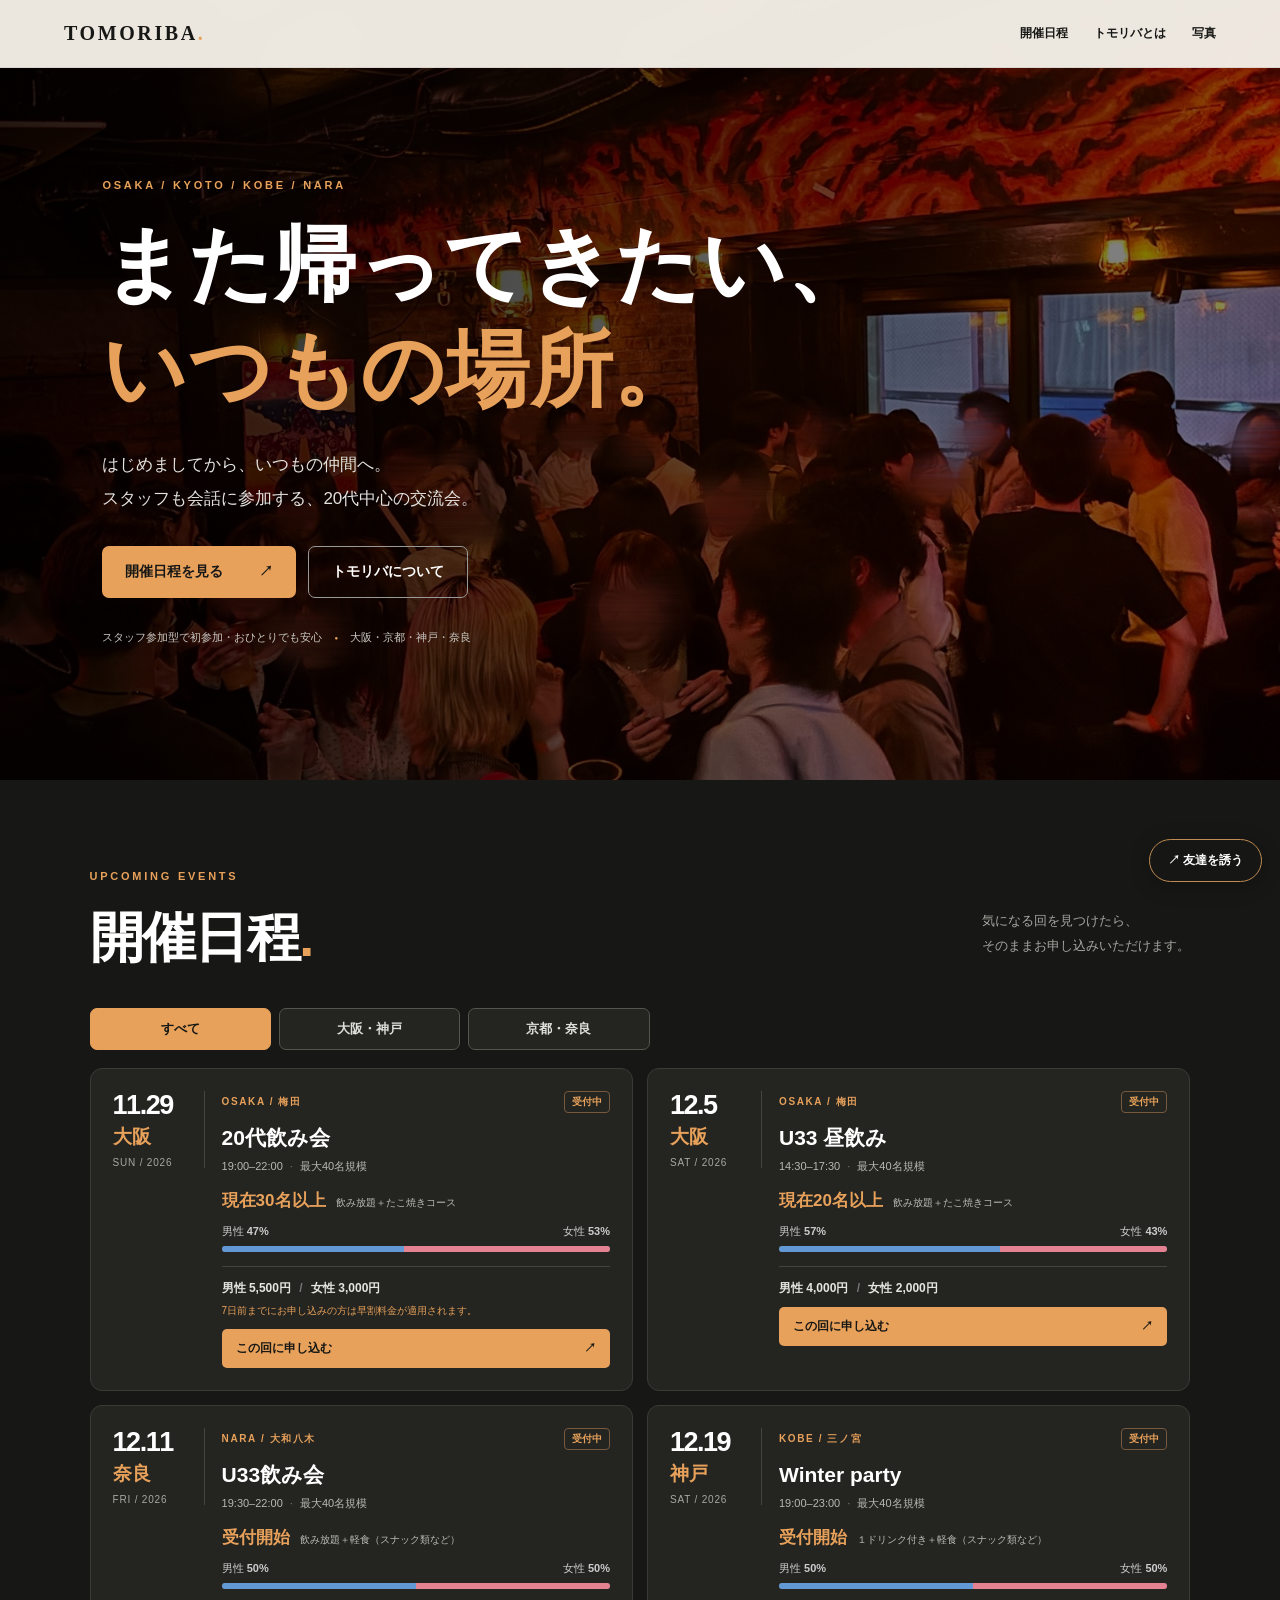
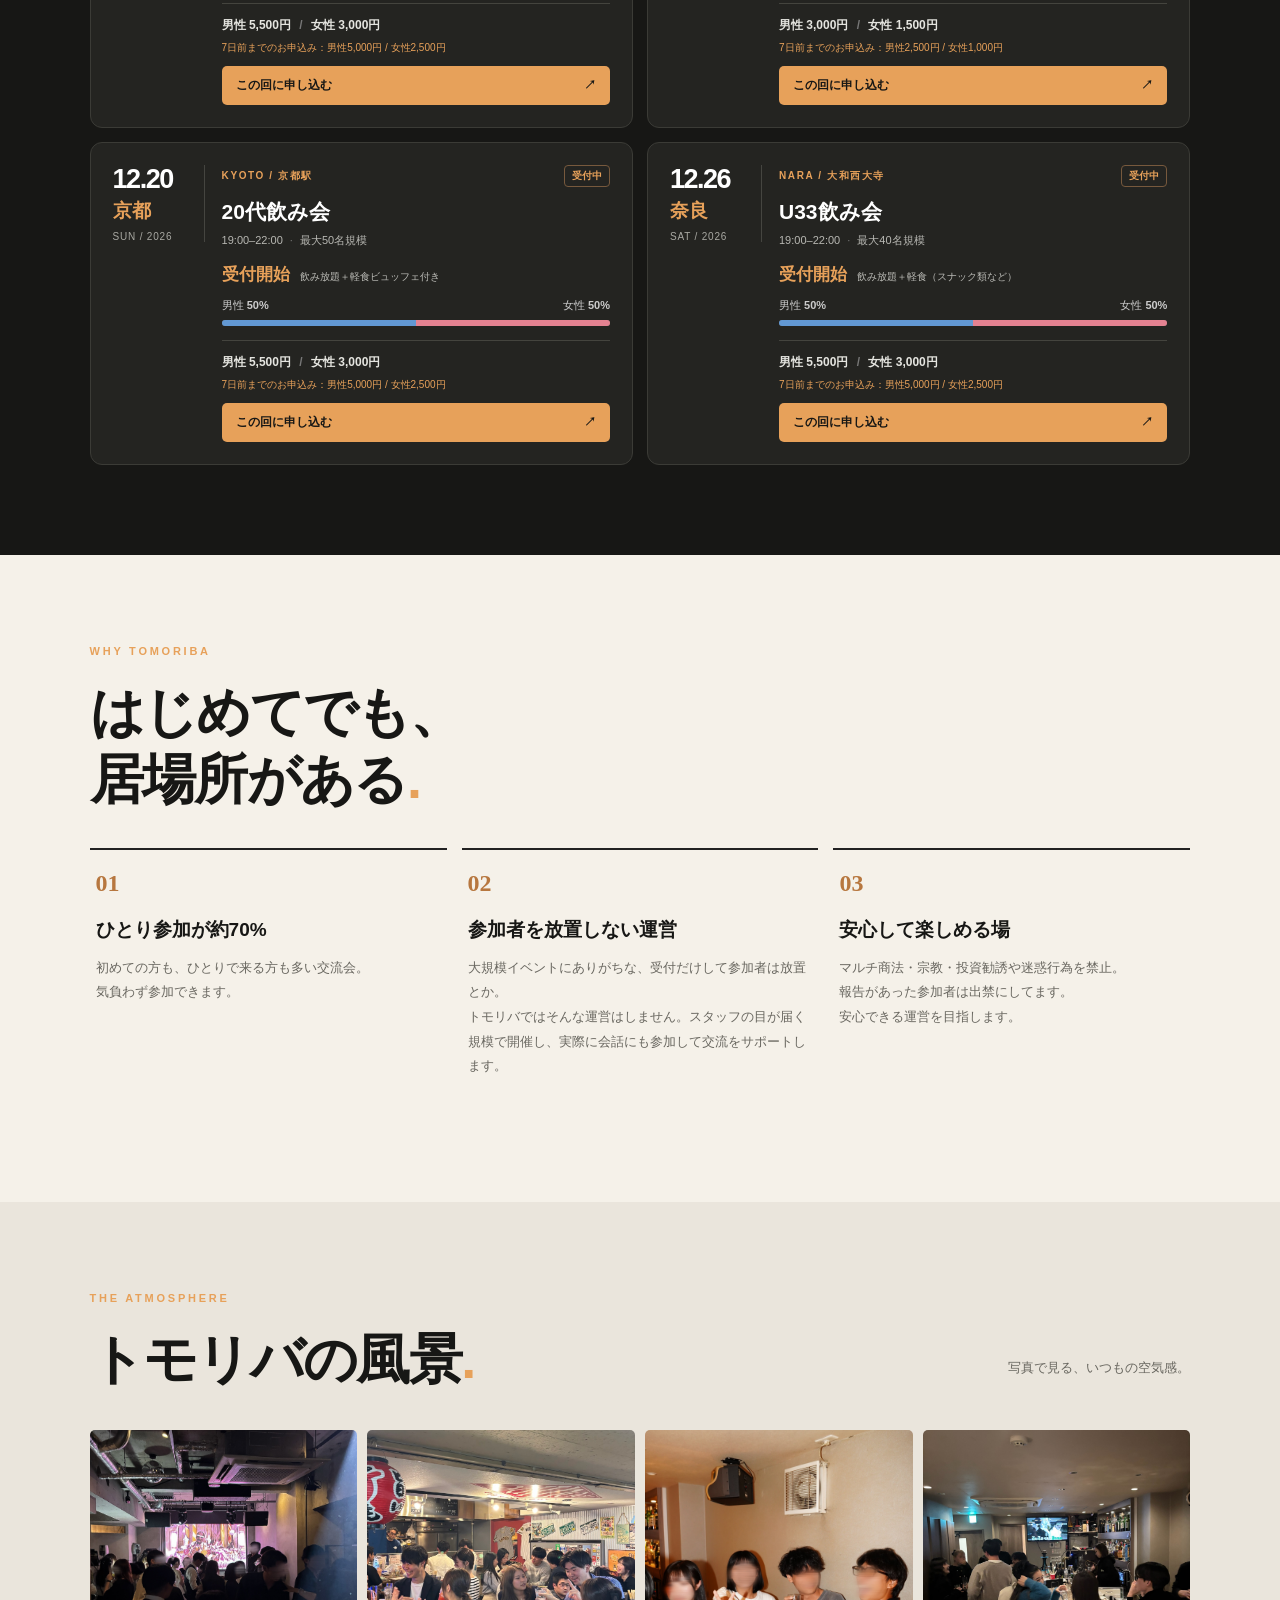
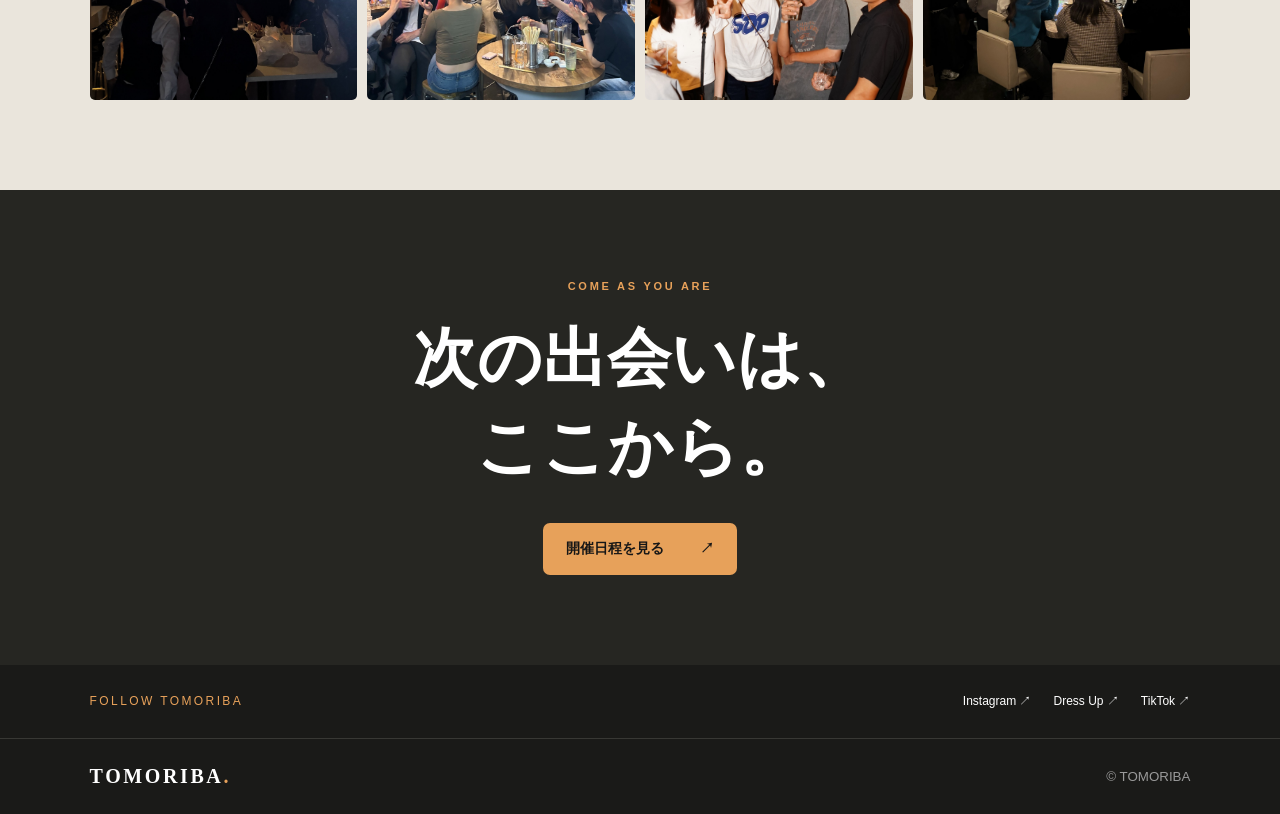
==== commit 2d695f88: "Update index.html" ====
--- a/index.html
+++ b/index.html
@@ -79,6 +79,12 @@
      <div class="gender-ratio" data-male="8" data-female="8"><div class="ratio-label"><span>男性 <b class="male-percent"></b></span><span>女性 <b class="female-percent"></b></span></div><div class="ratio-bar"><span class="ratio-male"></span><span class="ratio-female"></span></div></div><div class="event-bottom"><p class="price">男性 5,500円 <span>/</span> 女性 3,000円</p><p class="early-note">7日前までのお申込み：男性5,000円 / 女性2,500円</p><a class="event-link" href="https://gforms.app/r/7LMYLZQ" target="_blank" rel="noopener">この回に申し込む <span aria-hidden="true">↗</span></a></div></div></article>
 <!-- 👆 このイベントここまで：12/11 奈良U33 -->
 
+<!-- 👇 このイベントここから：12/19 神戸 -->
+<article class="event-card"><div class="date-tile"><strong>12.19</strong><span class="date-city">神戸</span><small>SAT / 2026</small></div><div class="event-main"><div class="event-heading"><span class="city">KOBE / 三ノ宮</span><span class="status">受付中</span></div><h3>Winter party</h3><p class="event-meta">19:00–23:00 <span>·</span> 最大40名規模</p><div class="event-numbers"><strong>受付開始</strong><span>１ドリンク付き＋軽食（スナック類など）</span></div>
+     <div class="gender-ratio" data-male="18" data-female="18"><div class="ratio-label"><span>男性 <b class="male-percent"></b></span><span>女性 <b class="female-percent"></b></span></div><div class="ratio-bar"><span class="ratio-male"></span><span class="ratio-female"></span></div></div><div class="event-bottom"><p class="price">男性 3,000円 <span>/</span> 女性 1,500円</p><p class="early-note">7日前までのお申込み：男性2,500円 / 女性1,000円</p><a class="event-link" href="https://gforms.app/r/jBk4LRq" target="_blank" rel="noopener">この回に申し込む <span aria-hidden="true">↗</span></a></div></div></article>
+<!-- 👆 このイベントここまで：12/19 神戸 -->
+
+
 <!-- 👇 このイベントここから：12/20 京都20代 -->
 <article class="event-card"><div class="date-tile"><strong>12.20</strong><span class="date-city">京都</span><small>SUN / 2026</small></div><div class="event-main"><div class="event-heading"><span class="city">KYOTO / 京都駅</span><span class="status">受付中</span></div><h3>20代飲み会</h3><p class="event-meta">19:00–22:00 <span>·</span> 最大50名規模</p><div class="event-numbers"><strong>受付開始</strong><span>飲み放題＋軽食ビュッフェ付き</span></div>
      <div class="gender-ratio" data-male="4" data-female="4"><div class="ratio-label"><span>男性 <b class="male-percent"></b></span><span>女性 <b class="female-percent"></b></span></div><div class="ratio-bar"><span class="ratio-male"></span><span class="ratio-female"></span></div></div><div class="event-bottom"><p class="price">男性 5,500円 <span>/</span> 女性 3,000円</p><p class="early-note">7日前までのお申込み：男性5,000円 / 女性2,500円</p><a class="event-link" href="https://forms.gle/2hLhScXP93xk8XdW9" target="_blank" rel="noopener">この回に申し込む <span aria-hidden="true">↗</span></a></div></div></article>
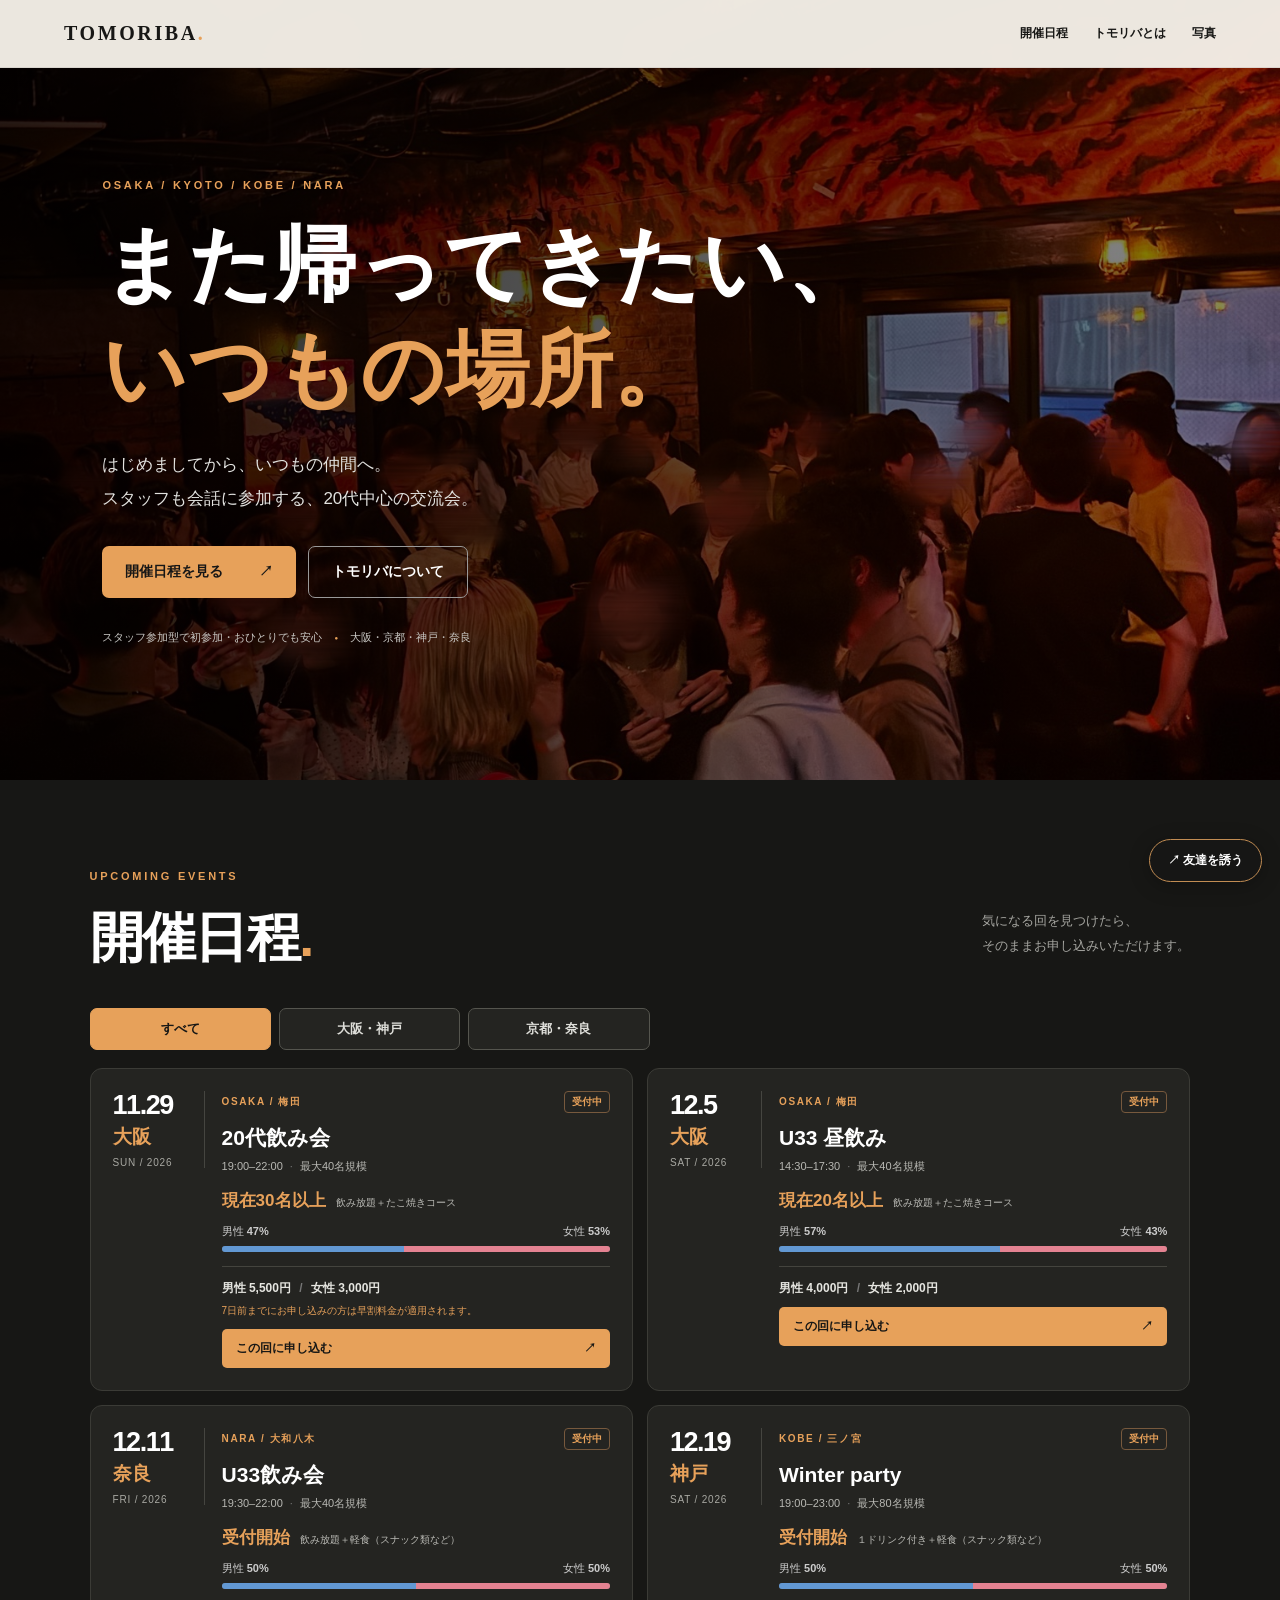
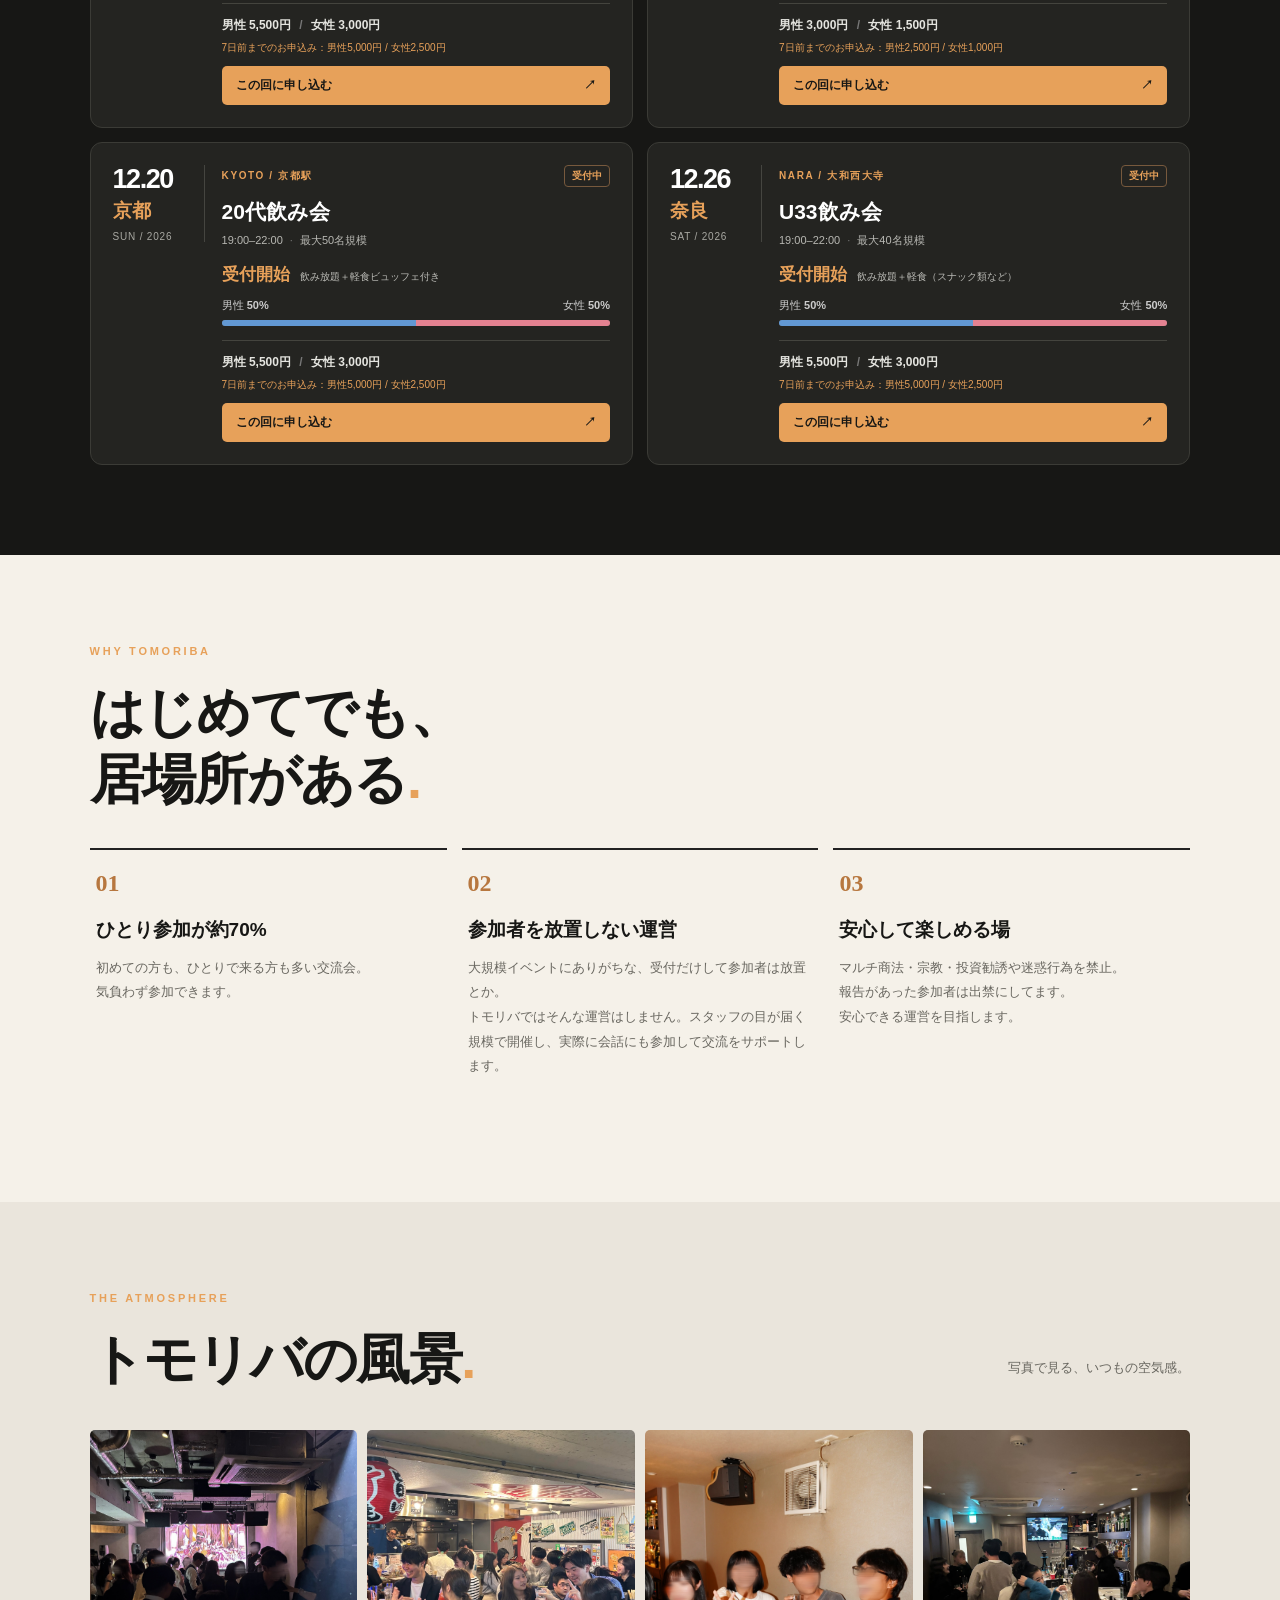
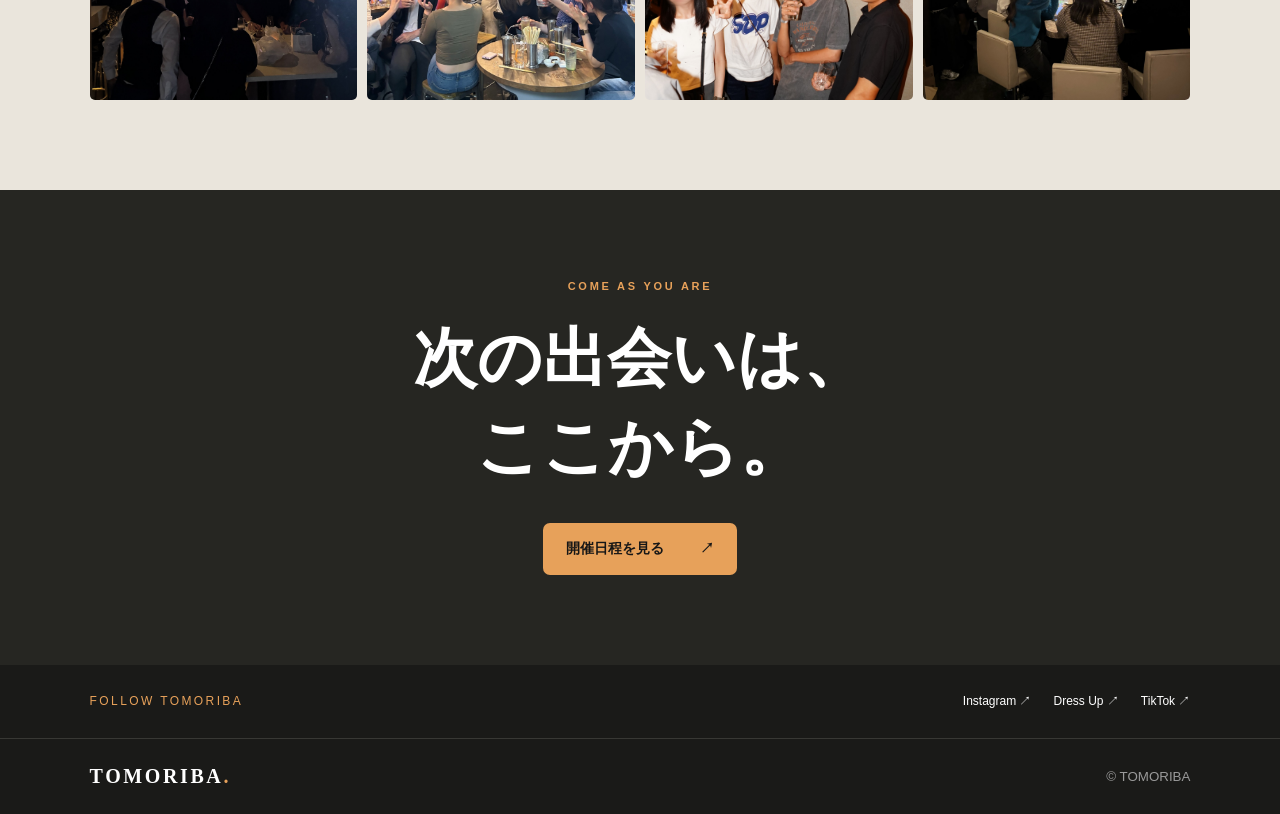
==== commit e20b1ef8: "Update index.html" ====
--- a/index.html
+++ b/index.html
@@ -80,7 +80,7 @@
 <!-- 👆 このイベントここまで：12/11 奈良U33 -->
 
 <!-- 👇 このイベントここから：12/19 神戸 -->
-<article class="event-card"><div class="date-tile"><strong>12.19</strong><span class="date-city">神戸</span><small>SAT / 2026</small></div><div class="event-main"><div class="event-heading"><span class="city">KOBE / 三ノ宮</span><span class="status">受付中</span></div><h3>Winter party</h3><p class="event-meta">19:00–23:00 <span>·</span> 最大40名規模</p><div class="event-numbers"><strong>受付開始</strong><span>１ドリンク付き＋軽食（スナック類など）</span></div>
+<article class="event-card"><div class="date-tile"><strong>12.19</strong><span class="date-city">神戸</span><small>SAT / 2026</small></div><div class="event-main"><div class="event-heading"><span class="city">KOBE / 三ノ宮</span><span class="status">受付中</span></div><h3>Winter party</h3><p class="event-meta">19:00–23:00 <span>·</span> 最大80名規模</p><div class="event-numbers"><strong>受付開始</strong><span>１ドリンク付き＋軽食（スナック類など）</span></div>
      <div class="gender-ratio" data-male="18" data-female="18"><div class="ratio-label"><span>男性 <b class="male-percent"></b></span><span>女性 <b class="female-percent"></b></span></div><div class="ratio-bar"><span class="ratio-male"></span><span class="ratio-female"></span></div></div><div class="event-bottom"><p class="price">男性 3,000円 <span>/</span> 女性 1,500円</p><p class="early-note">7日前までのお申込み：男性2,500円 / 女性1,000円</p><a class="event-link" href="https://gforms.app/r/jBk4LRq" target="_blank" rel="noopener">この回に申し込む <span aria-hidden="true">↗</span></a></div></div></article>
 <!-- 👆 このイベントここまで：12/19 神戸 -->
 
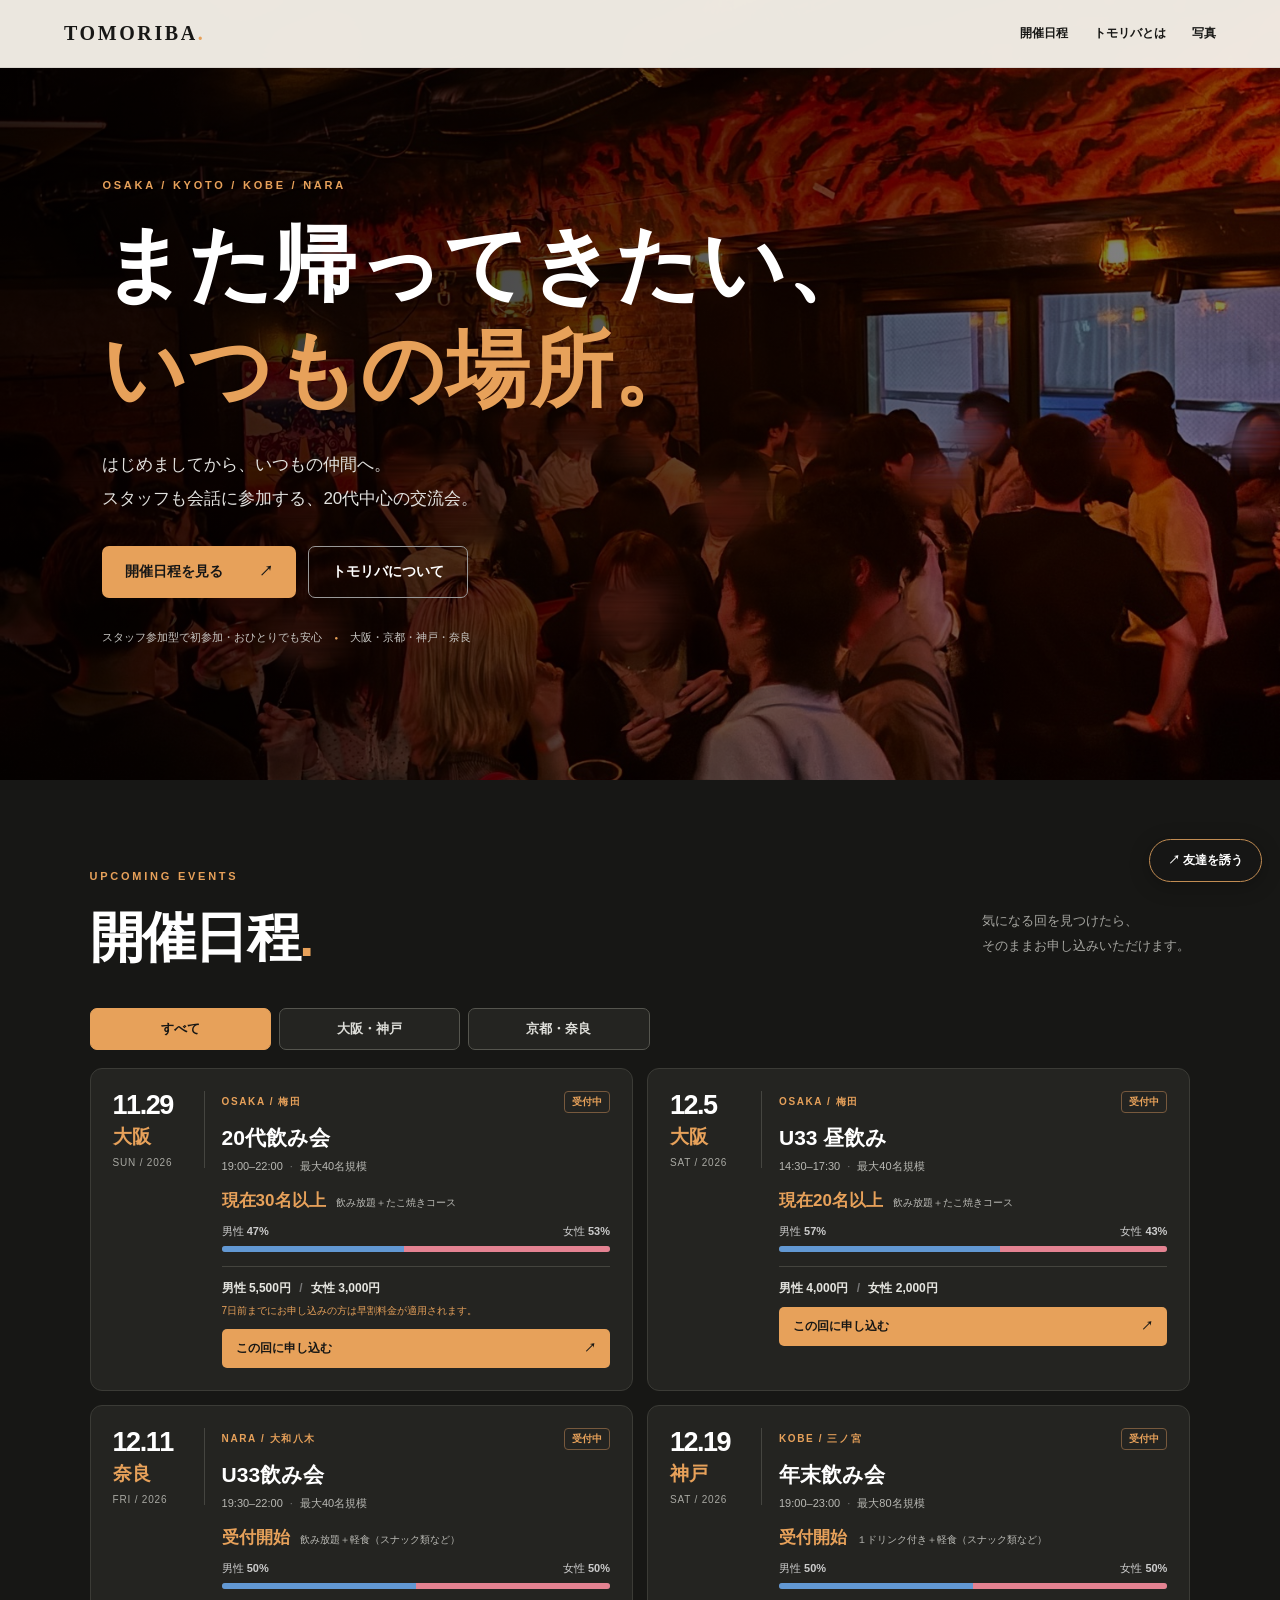
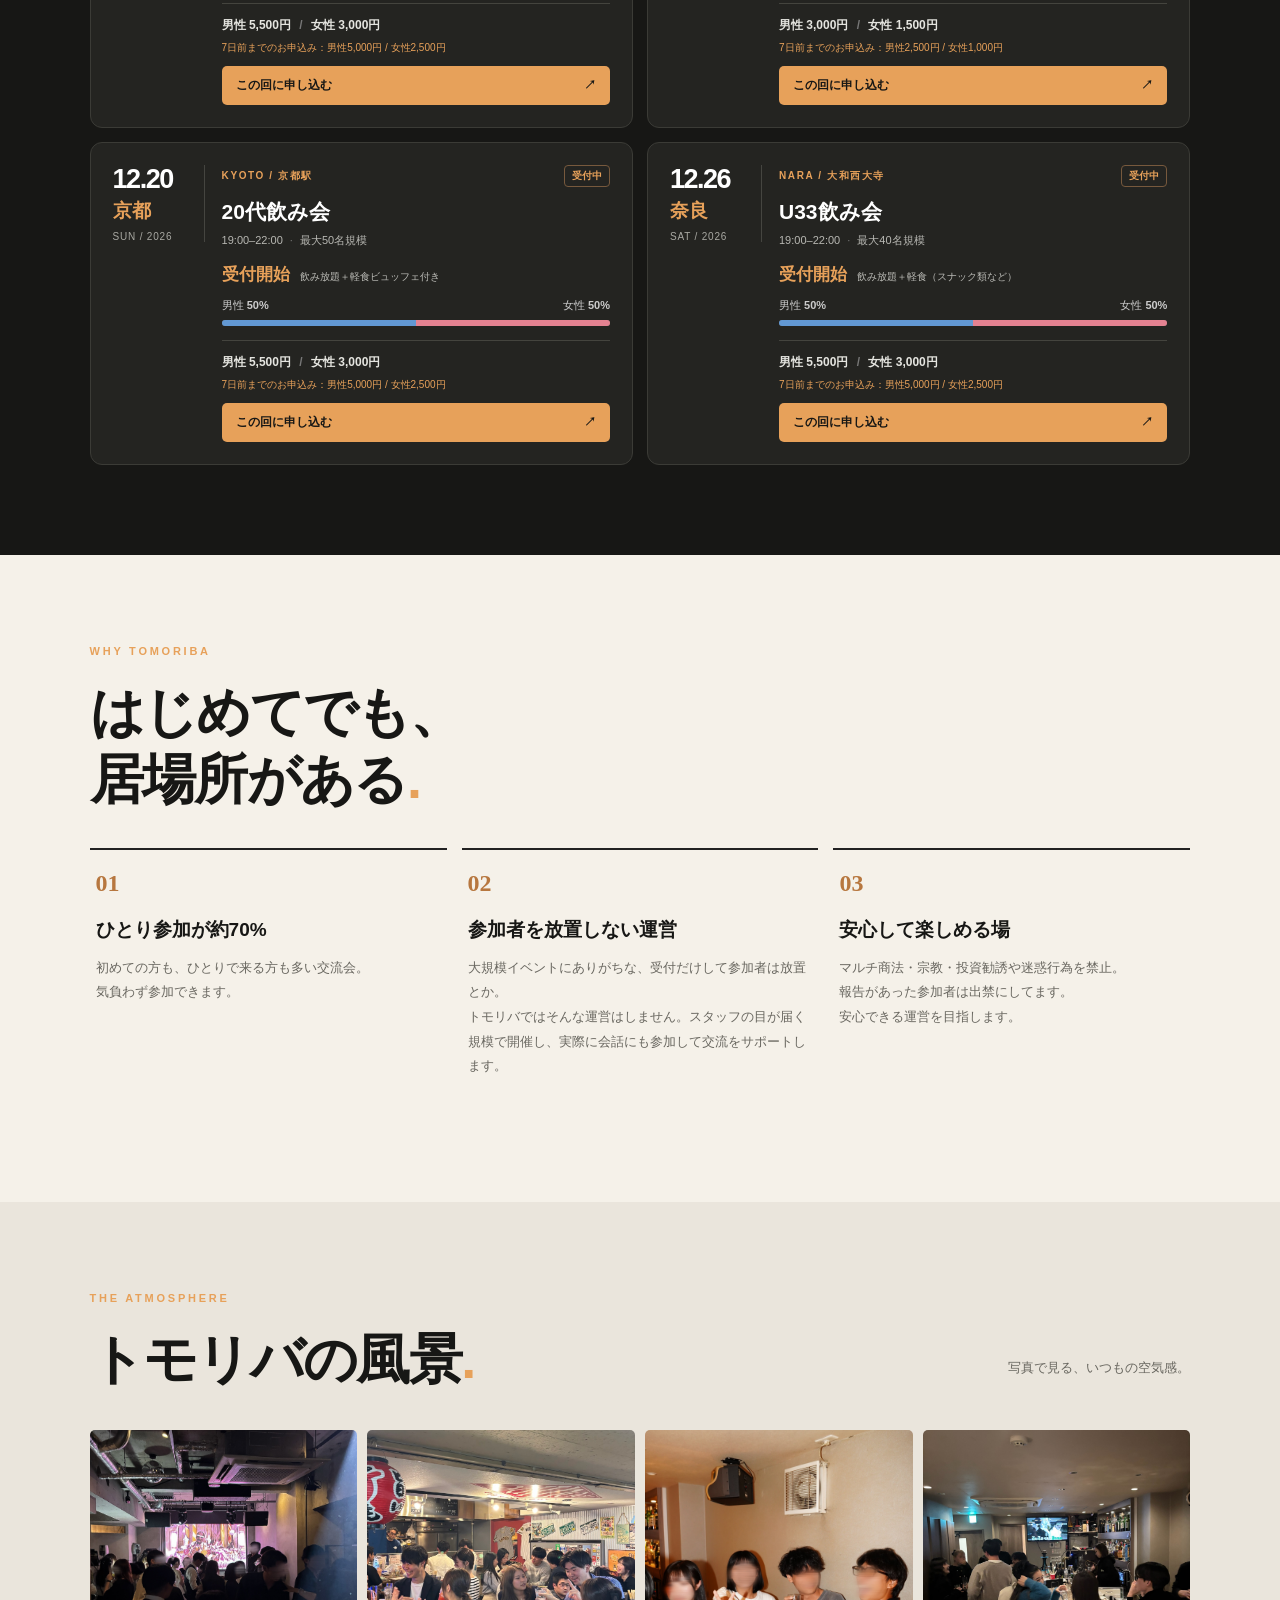
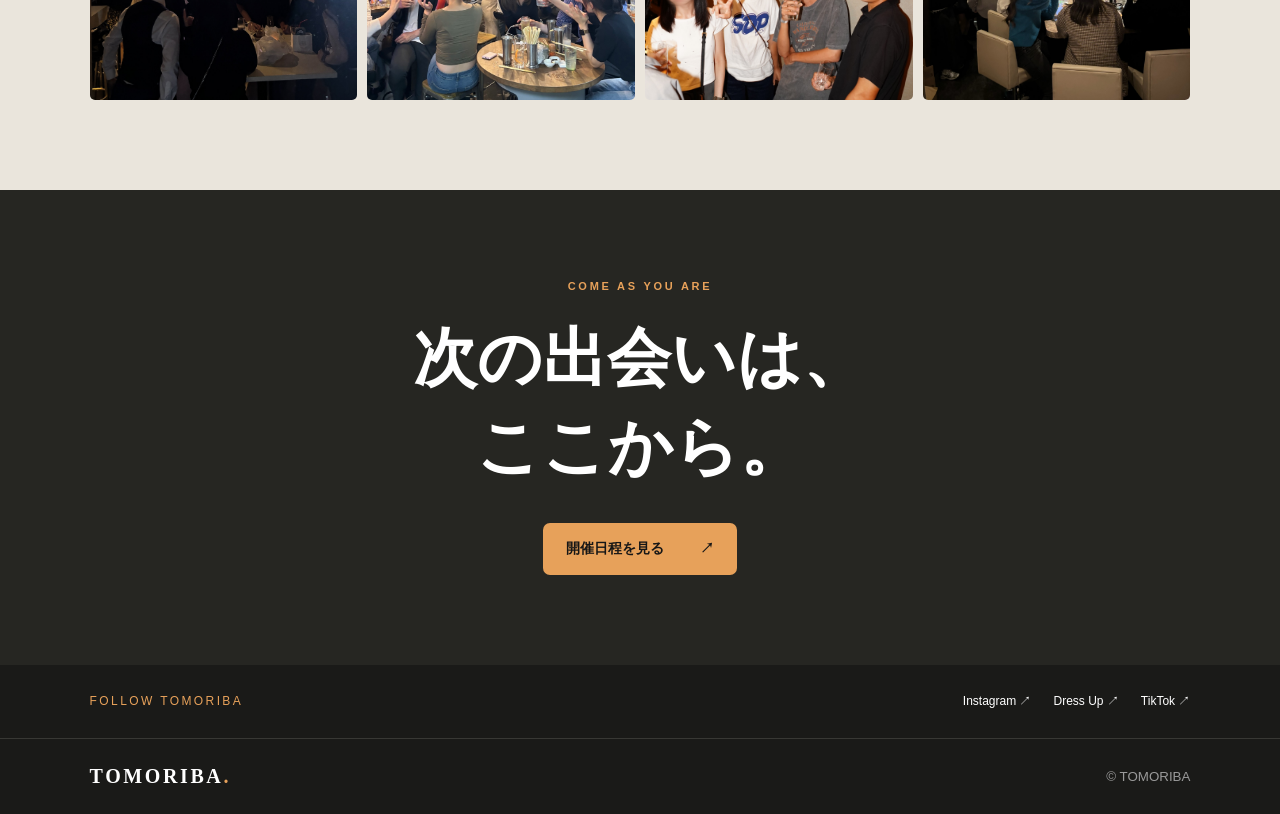
==== commit e880d02d: "Update index.html" ====
--- a/index.html
+++ b/index.html
@@ -80,7 +80,7 @@
 <!-- 👆 このイベントここまで：12/11 奈良U33 -->
 
 <!-- 👇 このイベントここから：12/19 神戸 -->
-<article class="event-card"><div class="date-tile"><strong>12.19</strong><span class="date-city">神戸</span><small>SAT / 2026</small></div><div class="event-main"><div class="event-heading"><span class="city">KOBE / 三ノ宮</span><span class="status">受付中</span></div><h3>Winter party</h3><p class="event-meta">19:00–23:00 <span>·</span> 最大80名規模</p><div class="event-numbers"><strong>受付開始</strong><span>１ドリンク付き＋軽食（スナック類など）</span></div>
+<article class="event-card"><div class="date-tile"><strong>12.19</strong><span class="date-city">神戸</span><small>SAT / 2026</small></div><div class="event-main"><div class="event-heading"><span class="city">KOBE / 三ノ宮</span><span class="status">受付中</span></div><h3>年末飲み会</h3><p class="event-meta">19:00–23:00 <span>·</span> 最大80名規模</p><div class="event-numbers"><strong>受付開始</strong><span>１ドリンク付き＋軽食（スナック類など）</span></div>
      <div class="gender-ratio" data-male="18" data-female="18"><div class="ratio-label"><span>男性 <b class="male-percent"></b></span><span>女性 <b class="female-percent"></b></span></div><div class="ratio-bar"><span class="ratio-male"></span><span class="ratio-female"></span></div></div><div class="event-bottom"><p class="price">男性 3,000円 <span>/</span> 女性 1,500円</p><p class="early-note">7日前までのお申込み：男性2,500円 / 女性1,000円</p><a class="event-link" href="https://gforms.app/r/jBk4LRq" target="_blank" rel="noopener">この回に申し込む <span aria-hidden="true">↗</span></a></div></div></article>
 <!-- 👆 このイベントここまで：12/19 神戸 -->
 
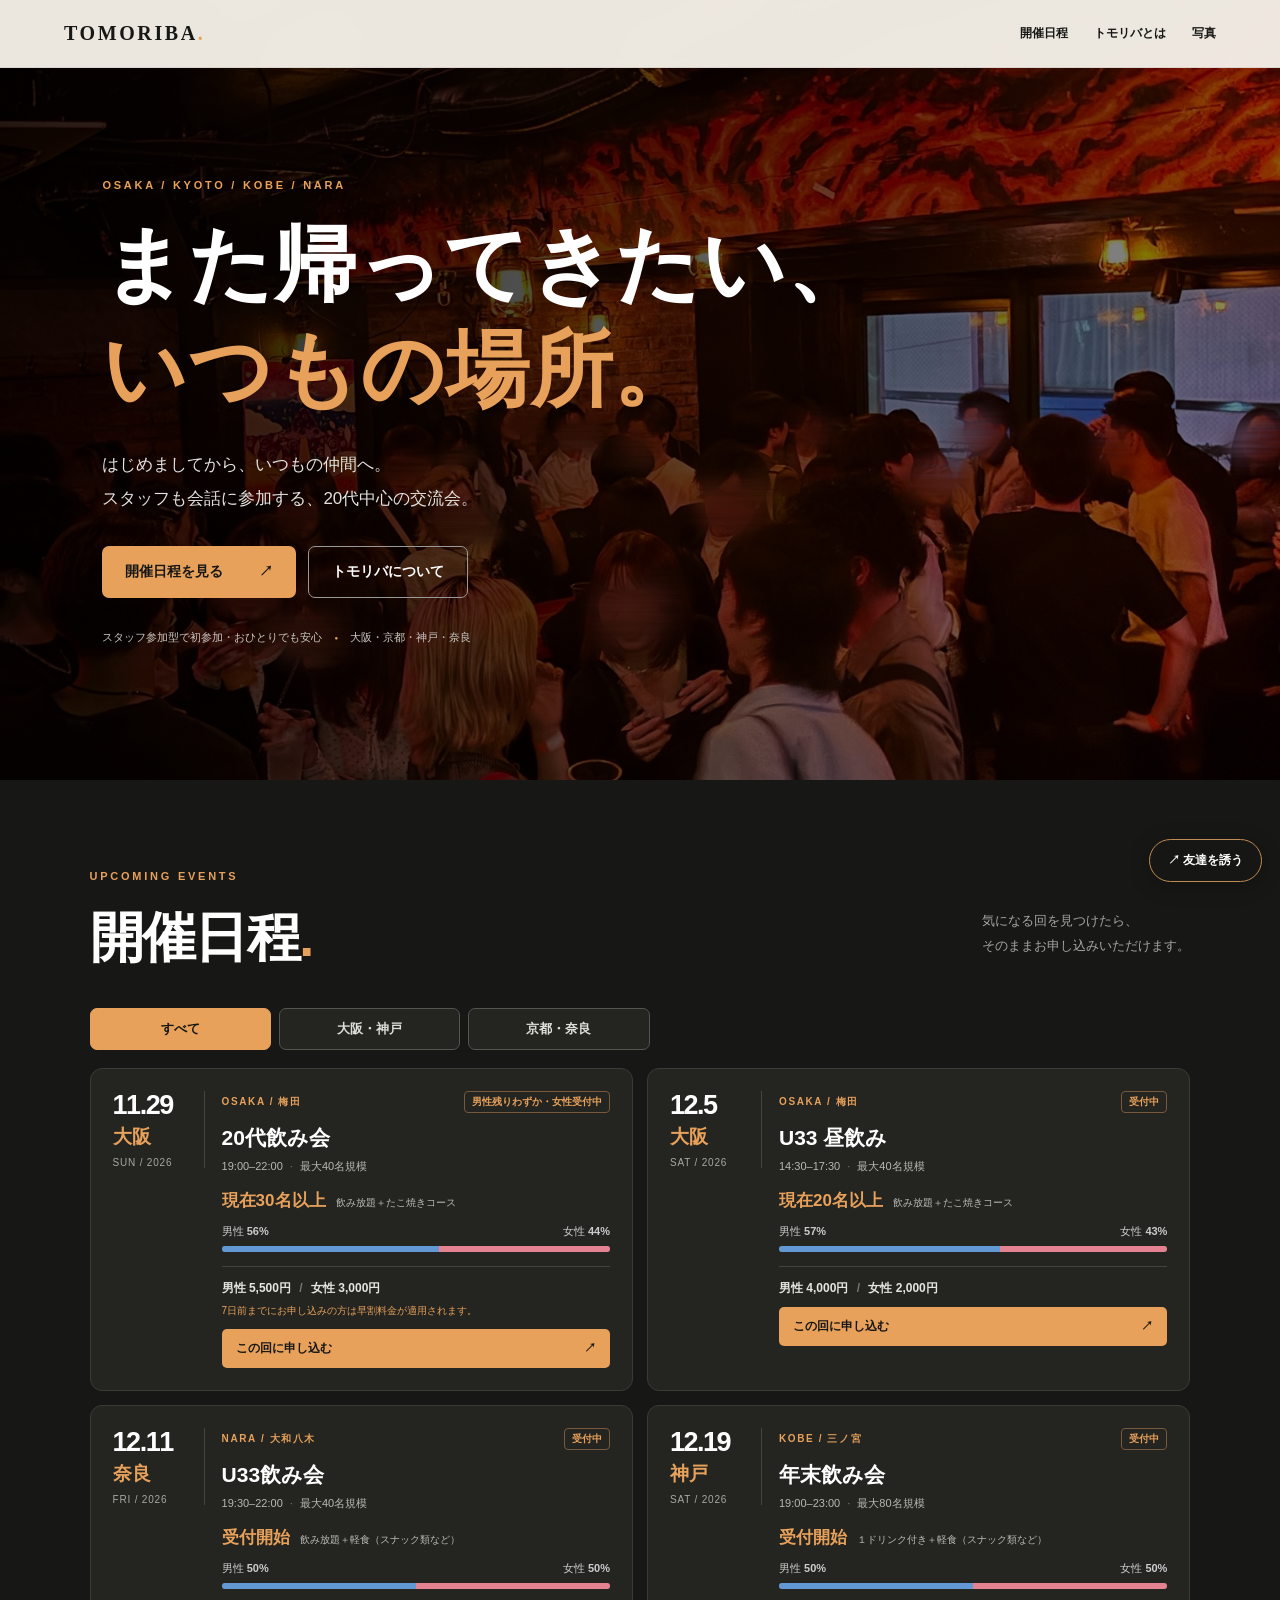
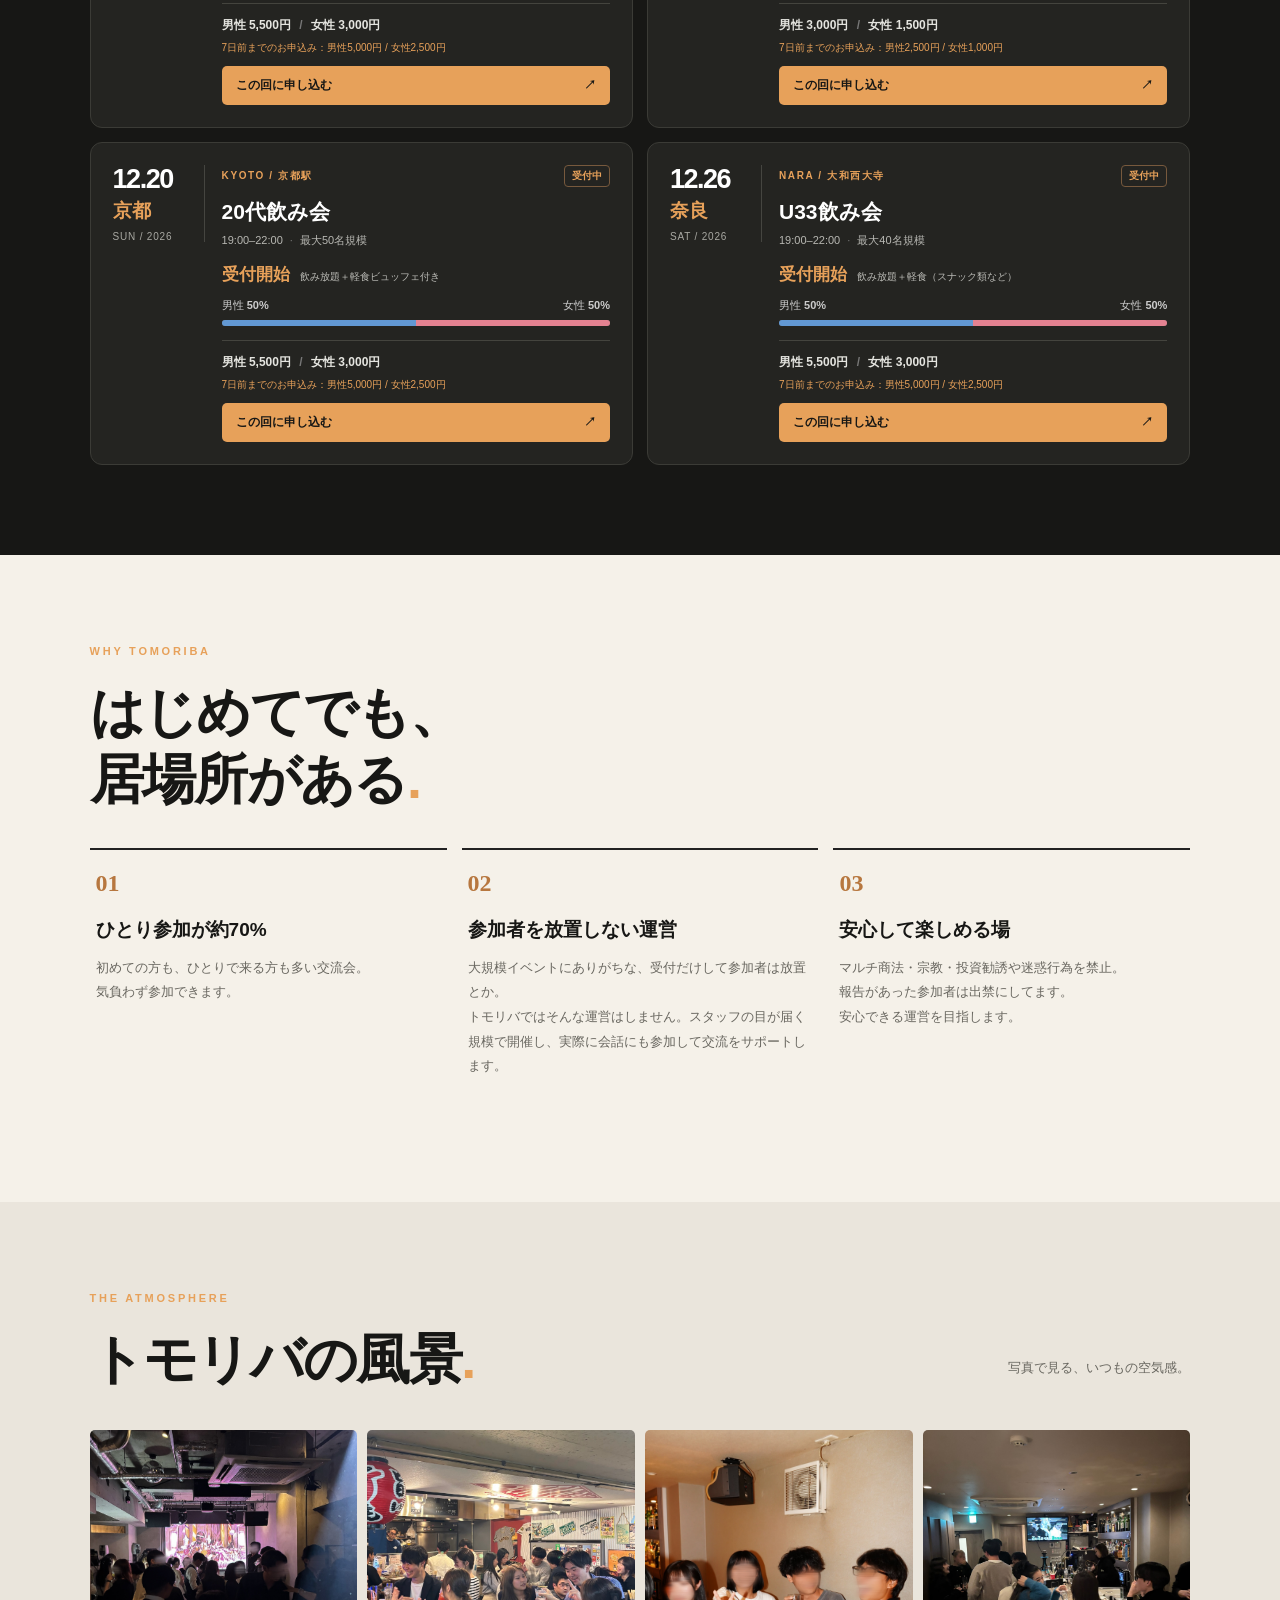
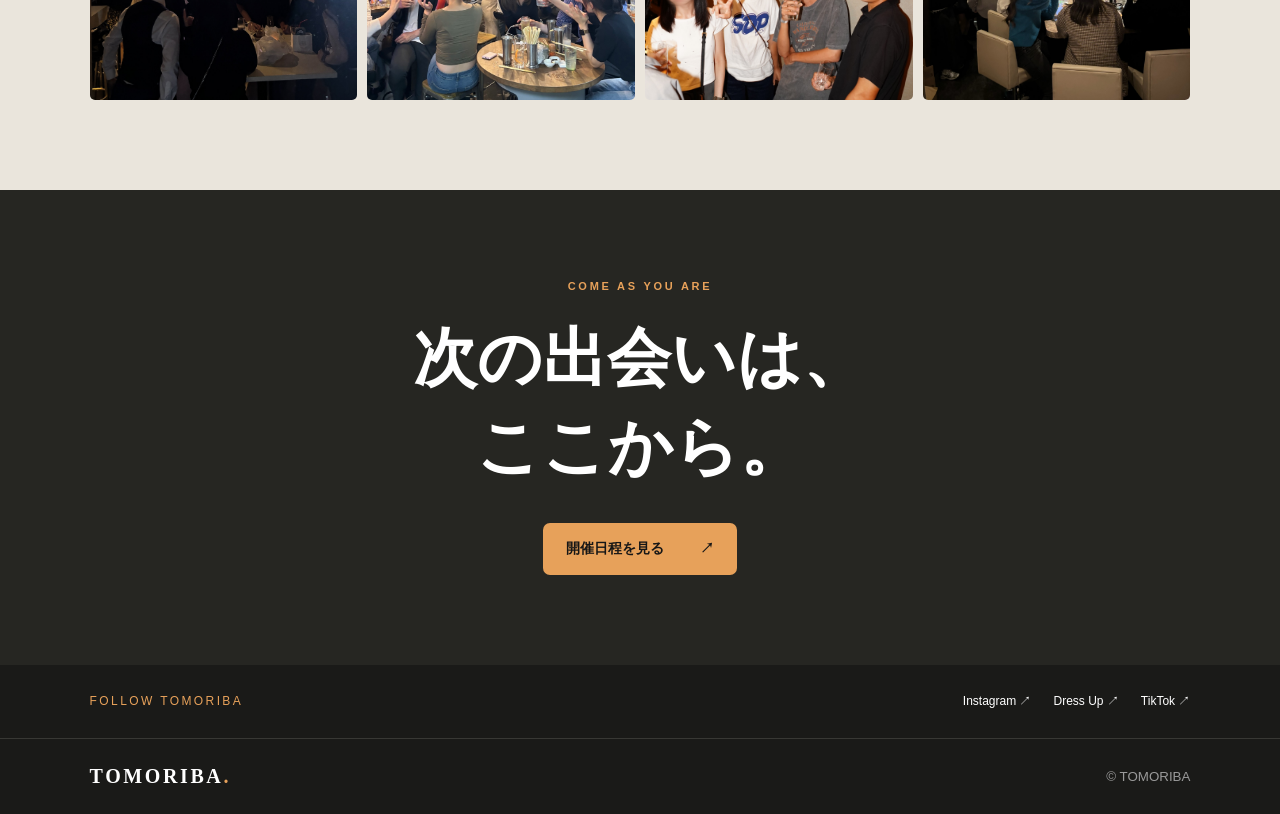
==== commit 65f7688e: "Modify gender ratio for Osaka event on 11/29 Updated gender ratio data for the event on 11/29 in Osa" ====
--- a/index.html
+++ b/index.html
@@ -64,8 +64,8 @@
 
      
 <!-- 👇 このイベントここから：11/29 大阪20代 -->
-<article class="event-card"><div class="date-tile"><strong>11.29</strong><span class="date-city">大阪</span><small>SUN / 2026</small></div><div class="event-main"><div class="event-heading"><span class="city">OSAKA / 梅田</span><span class="status">受付中</span></div><h3>20代飲み会</h3><p class="event-meta">19:00–22:00 <span>·</span> 最大40名規模</p><div class="event-numbers"><strong>現在30名以上</strong><span>飲み放題＋たこ焼きコース</span></div>
-     <div class="gender-ratio" data-male="16" data-female="18"><div class="ratio-label"><span>男性 <b class="male-percent"></b></span><span>女性 <b class="female-percent"></b></span></div><div class="ratio-bar"><span class="ratio-male"></span><span class="ratio-female"></span></div></div><div class="event-bottom"><p class="price">男性 5,500円 <span>/</span> 女性 3,000円</p><p class="early-note">7日前までにお申し込みの方は早割料金が適用されます。</p><a class="event-link" href="https://gforms.app/r/MeqRTVU" target="_blank" rel="noopener">この回に申し込む <span aria-hidden="true">↗</span></a></div></div></article>
+<article class="event-card"><div class="date-tile"><strong>11.29</strong><span class="date-city">大阪</span><small>SUN / 2026</small></div><div class="event-main"><div class="event-heading"><span class="city">OSAKA / 梅田</span><span class="status">男性残りわずか・女性受付中</span></div><h3>20代飲み会</h3><p class="event-meta">19:00–22:00 <span>·</span> 最大40名規模</p><div class="event-numbers"><strong>現在30名以上</strong><span>飲み放題＋たこ焼きコース</span></div>
+     <div class="gender-ratio" data-male="18" data-female="14"><div class="ratio-label"><span>男性 <b class="male-percent"></b></span><span>女性 <b class="female-percent"></b></span></div><div class="ratio-bar"><span class="ratio-male"></span><span class="ratio-female"></span></div></div><div class="event-bottom"><p class="price">男性 5,500円 <span>/</span> 女性 3,000円</p><p class="early-note">7日前までにお申し込みの方は早割料金が適用されます。</p><a class="event-link" href="https://gforms.app/r/MeqRTVU" target="_blank" rel="noopener">この回に申し込む <span aria-hidden="true">↗</span></a></div></div></article>
 <!-- 👆 このイベントここまで：11/29 大阪20代 -->
 
 
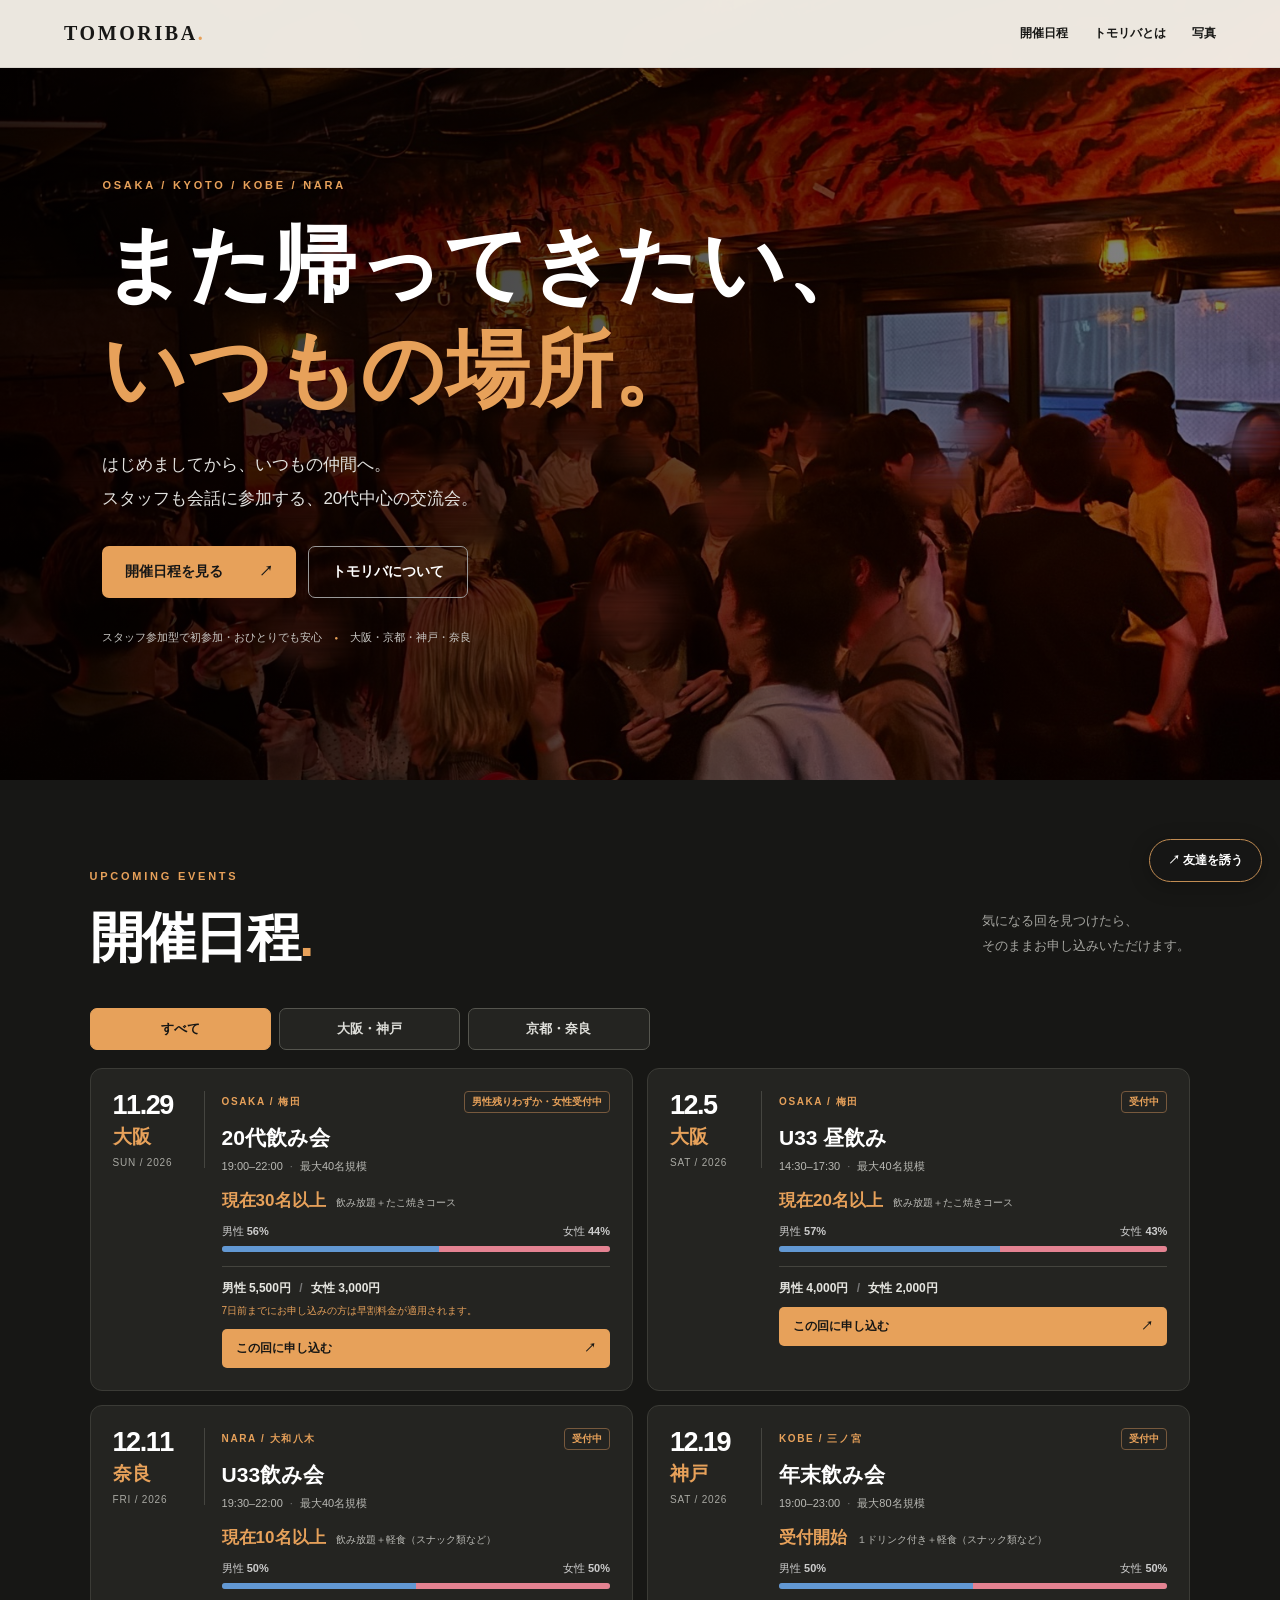
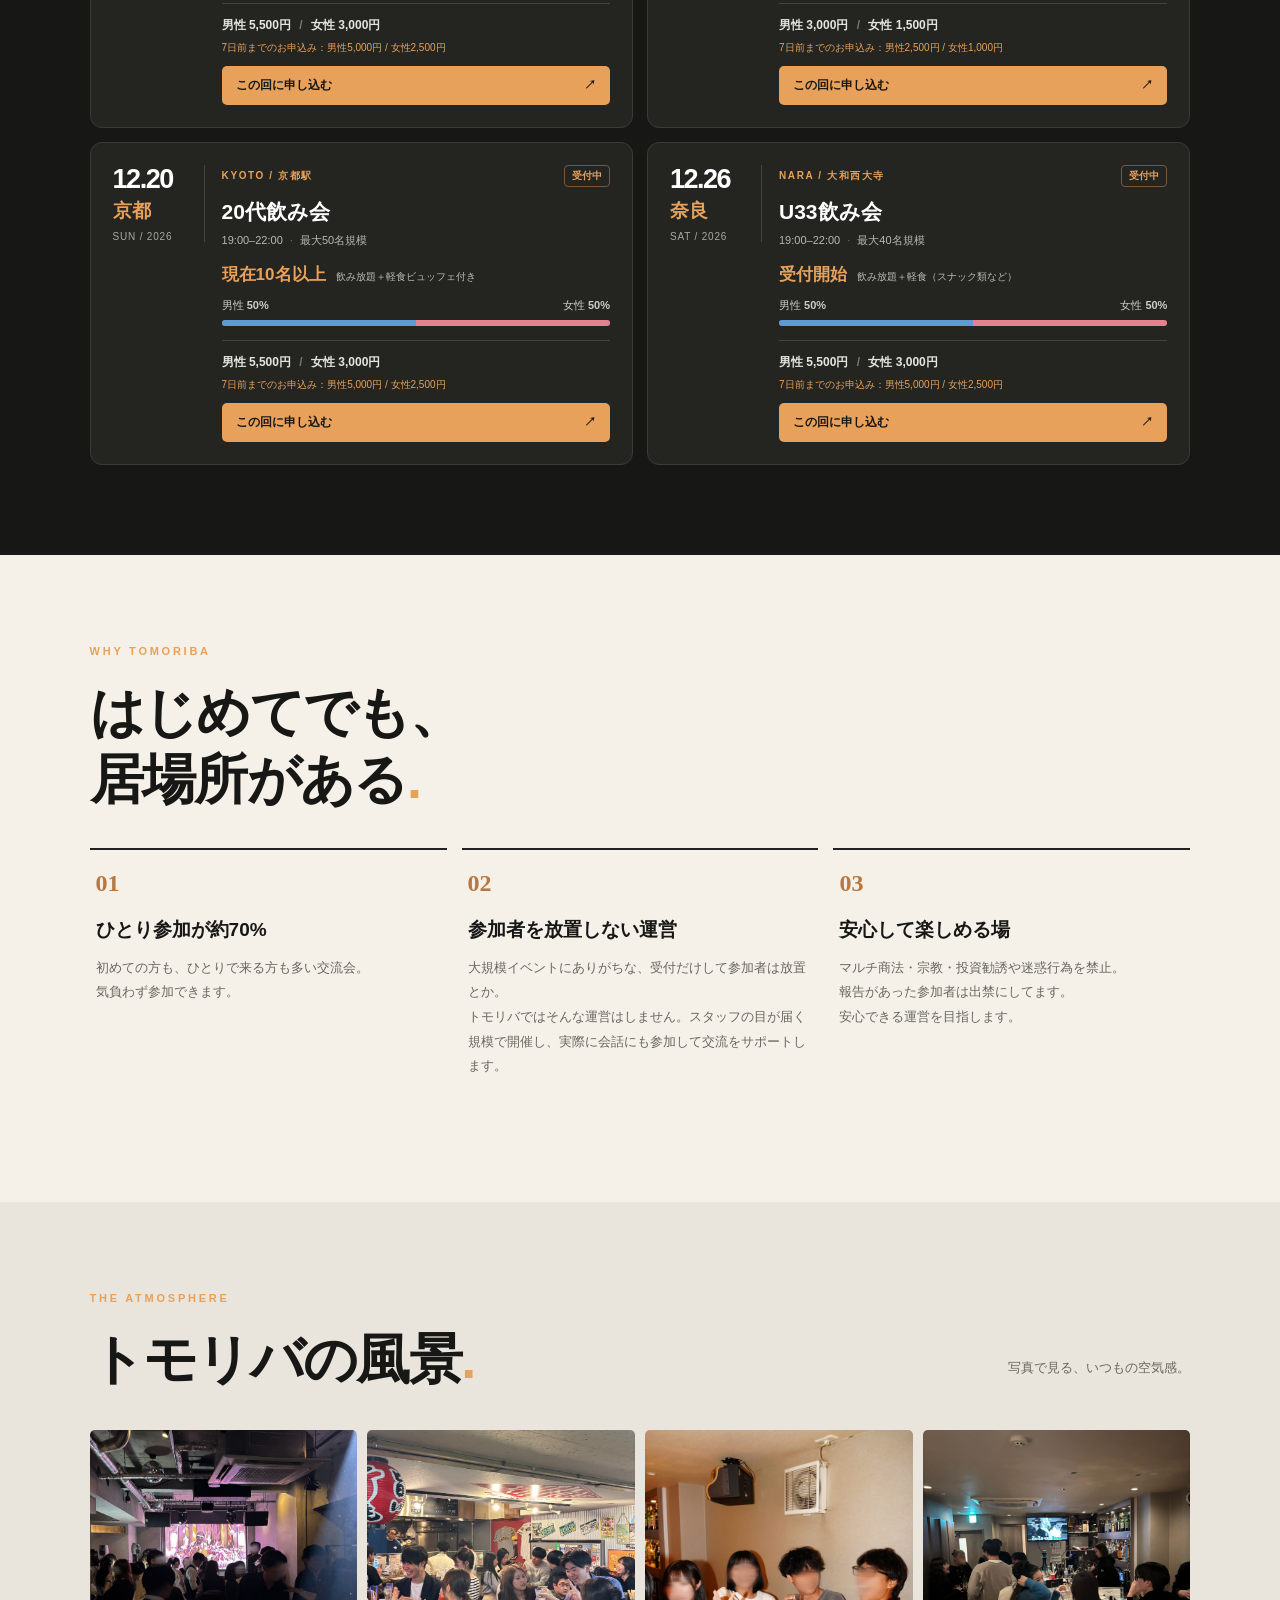
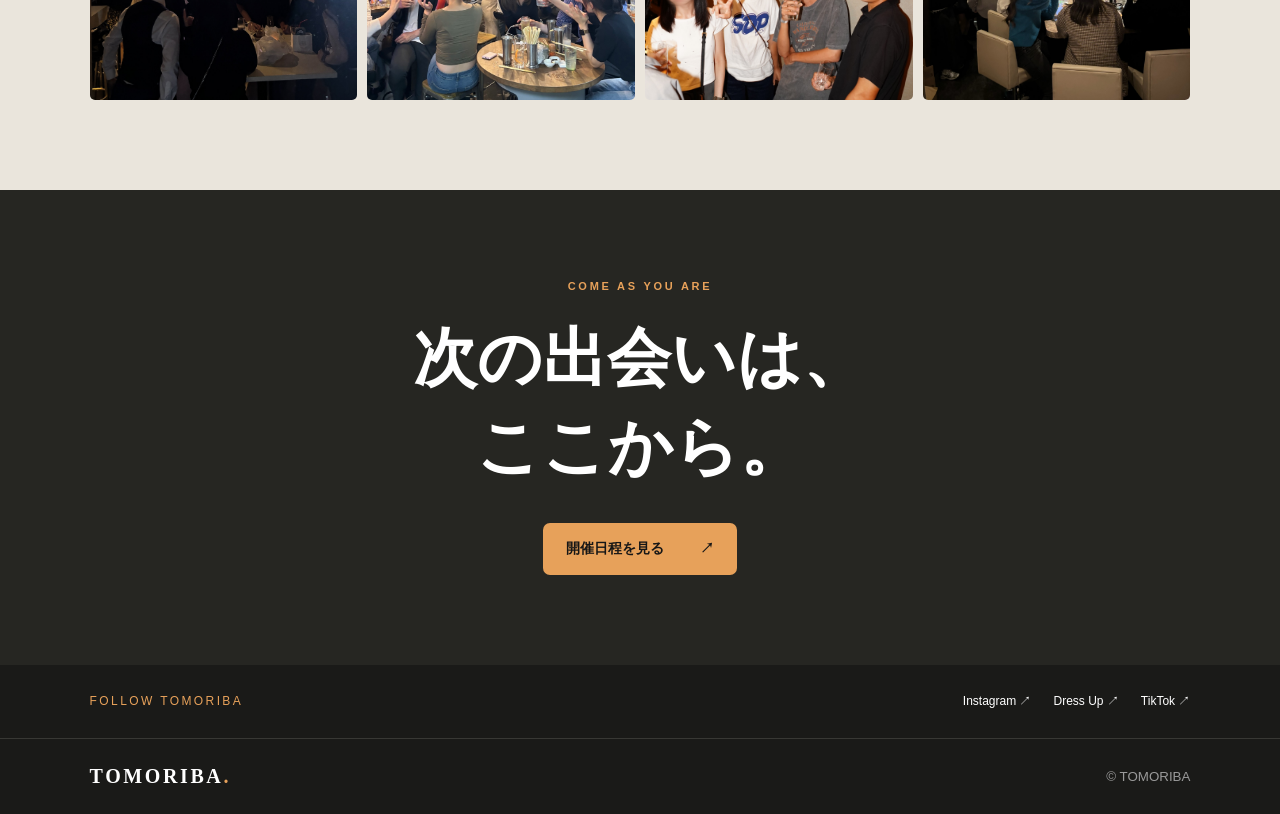
==== commit 96d4e655: "Add new event cards for U33 and 20代飲み会" ====
--- a/index.html
+++ b/index.html
@@ -75,7 +75,7 @@
 <!-- 👆 このイベントここまで：12/5 大阪U33 -->
 
 <!-- 👇 このイベントここから：12/11 奈良U33 -->
-<article class="event-card"><div class="date-tile"><strong>12.11</strong><span class="date-city">奈良</span><small>FRI / 2026</small></div><div class="event-main"><div class="event-heading"><span class="city">NARA / 大和八木</span><span class="status">受付中</span></div><h3>U33飲み会</h3><p class="event-meta">19:30–22:00 <span>·</span> 最大40名規模</p><div class="event-numbers"><strong>受付開始</strong><span>飲み放題＋軽食（スナック類など）</span></div>
+<article class="event-card"><div class="date-tile"><strong>12.11</strong><span class="date-city">奈良</span><small>FRI / 2026</small></div><div class="event-main"><div class="event-heading"><span class="city">NARA / 大和八木</span><span class="status">受付中</span></div><h3>U33飲み会</h3><p class="event-meta">19:30–22:00 <span>·</span> 最大40名規模</p><div class="event-numbers"><strong>現在10名以上</strong><span>飲み放題＋軽食（スナック類など）</span></div>
      <div class="gender-ratio" data-male="8" data-female="8"><div class="ratio-label"><span>男性 <b class="male-percent"></b></span><span>女性 <b class="female-percent"></b></span></div><div class="ratio-bar"><span class="ratio-male"></span><span class="ratio-female"></span></div></div><div class="event-bottom"><p class="price">男性 5,500円 <span>/</span> 女性 3,000円</p><p class="early-note">7日前までのお申込み：男性5,000円 / 女性2,500円</p><a class="event-link" href="https://gforms.app/r/7LMYLZQ" target="_blank" rel="noopener">この回に申し込む <span aria-hidden="true">↗</span></a></div></div></article>
 <!-- 👆 このイベントここまで：12/11 奈良U33 -->
 
@@ -86,7 +86,7 @@
 
 
 <!-- 👇 このイベントここから：12/20 京都20代 -->
-<article class="event-card"><div class="date-tile"><strong>12.20</strong><span class="date-city">京都</span><small>SUN / 2026</small></div><div class="event-main"><div class="event-heading"><span class="city">KYOTO / 京都駅</span><span class="status">受付中</span></div><h3>20代飲み会</h3><p class="event-meta">19:00–22:00 <span>·</span> 最大50名規模</p><div class="event-numbers"><strong>受付開始</strong><span>飲み放題＋軽食ビュッフェ付き</span></div>
+<article class="event-card"><div class="date-tile"><strong>12.20</strong><span class="date-city">京都</span><small>SUN / 2026</small></div><div class="event-main"><div class="event-heading"><span class="city">KYOTO / 京都駅</span><span class="status">受付中</span></div><h3>20代飲み会</h3><p class="event-meta">19:00–22:00 <span>·</span> 最大50名規模</p><div class="event-numbers"><strong>現在10名以上</strong><span>飲み放題＋軽食ビュッフェ付き</span></div>
      <div class="gender-ratio" data-male="4" data-female="4"><div class="ratio-label"><span>男性 <b class="male-percent"></b></span><span>女性 <b class="female-percent"></b></span></div><div class="ratio-bar"><span class="ratio-male"></span><span class="ratio-female"></span></div></div><div class="event-bottom"><p class="price">男性 5,500円 <span>/</span> 女性 3,000円</p><p class="early-note">7日前までのお申込み：男性5,000円 / 女性2,500円</p><a class="event-link" href="https://forms.gle/2hLhScXP93xk8XdW9" target="_blank" rel="noopener">この回に申し込む <span aria-hidden="true">↗</span></a></div></div></article>
 <!-- 👆 このイベントここまで：12/20 京都20代 -->
 
